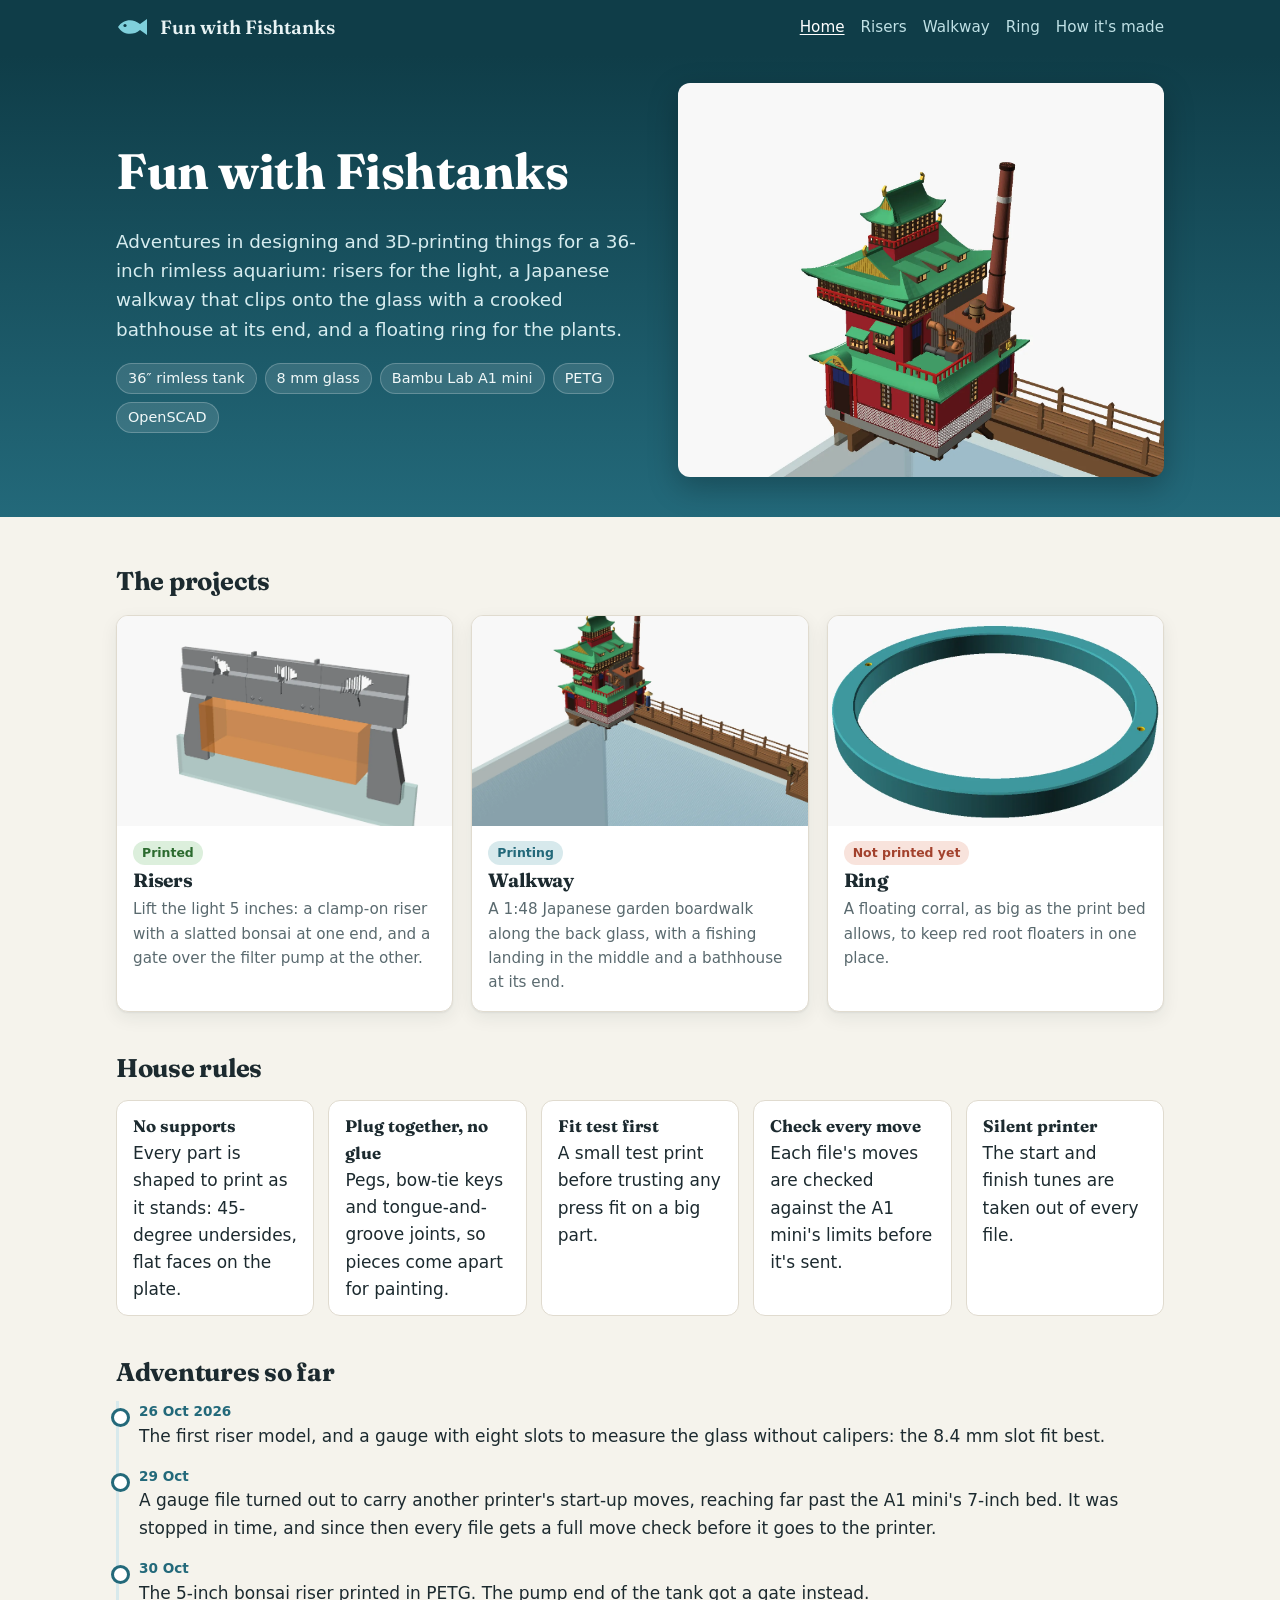
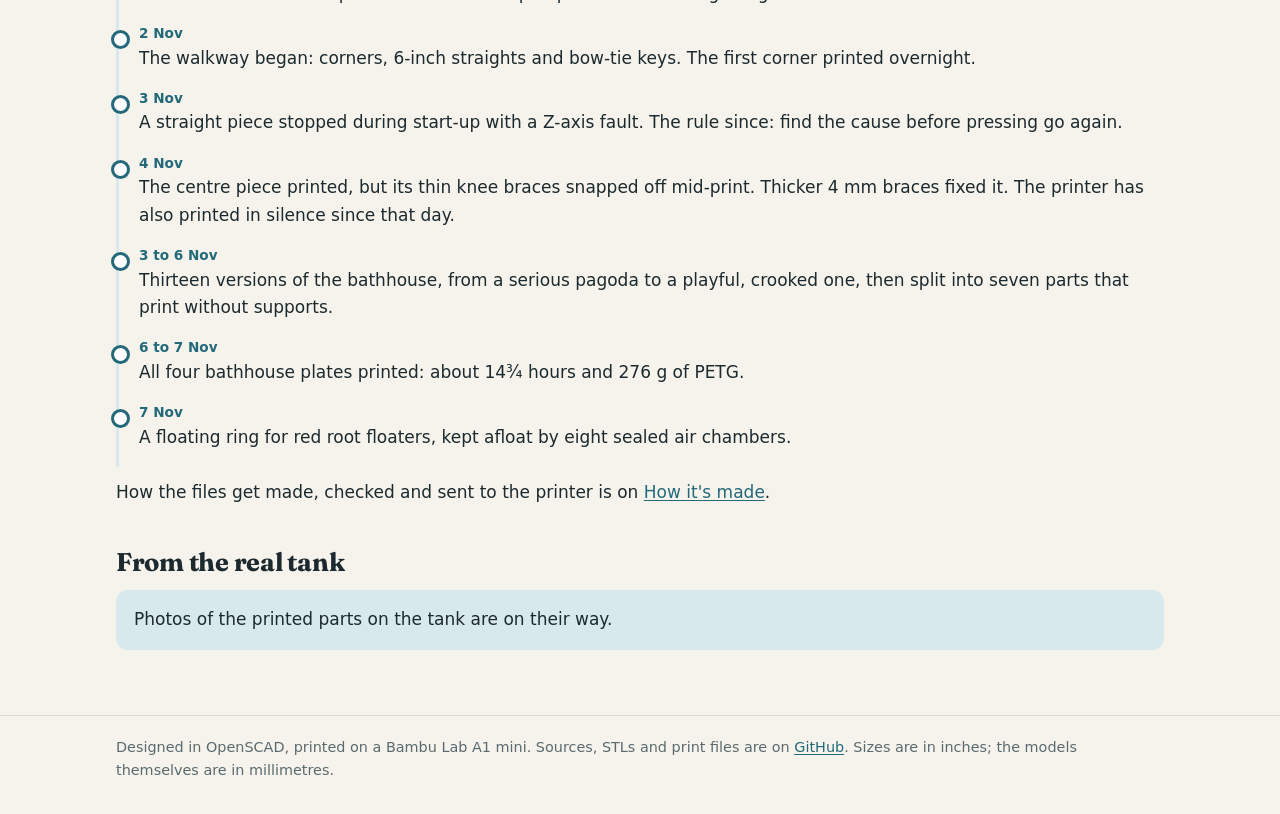
==== docs/index.html @ 07778e9a "Fun with Fishtanks: risers, walkway and ring projects, tools, and the GitHub Pages site" ====
<!doctype html>
<html lang="en">
<head>
<meta charset="utf-8">
<meta name="viewport" content="width=device-width, initial-scale=1">
<title>Fun with Fishtanks</title>
<meta name="description" content="Adventures in designing and 3D-printing things for a 36-inch rimless aquarium.">
<link rel="preconnect" href="https://fonts.googleapis.com">
<link rel="preconnect" href="https://fonts.gstatic.com" crossorigin>
<link href="https://fonts.googleapis.com/css2?family=Fraunces:opsz,wght@9..144,600&display=swap" rel="stylesheet">
<link rel="stylesheet" href="assets/site.css">
</head>
<body>
<header class="site-head"><div class="wrap">
<a class="brand" href="index.html"><svg viewBox="0 0 34 22" aria-hidden="true"><path d="M2 11c5-8 15-9 22-3l7-5v16l-7-5c-7 6-17 5-22-3z" fill="#7fd0dc"/><circle cx="9" cy="9.5" r="1.6" fill="#0f3d48"/></svg>Fun with Fishtanks</a>
<nav class="nav" aria-label="Site"><a href="index.html" aria-current="page">Home</a><a href="projects/risers.html">Risers</a><a href="projects/walkway.html">Walkway</a><a href="projects/ring.html">Ring</a><a href="how-its-made.html">How it's made</a></nav>
</div></header>
<section class="hero"><div class="wrap hero-grid">
<div><h1>Fun with Fishtanks</h1><p class="lede">Adventures in designing and 3D-printing things for a 36-inch rimless aquarium: risers for the light, a Japanese walkway that clips onto the glass with a crooked bathhouse at its end, and a floating ring for the plants.</p><ul class="facts"><li>36&Prime; rimless tank</li><li>8 mm glass</li><li>Bambu Lab A1 mini</li><li>PETG</li><li>OpenSCAD</li></ul></div>
<img src="img/walkway/bath-v13.webp" alt="A many-roofed red and green bathhouse on the corner of the walkway" width="1600" height="1000">
</div></section>
<main><div class="wrap">

<h2>The projects</h2>
<div class="cards">
<a class="card" href="projects/risers.html"><img src="img/risers/gate-set.webp" alt="Grey risers with ginkgo leaves over an orange pump" loading="lazy">
<div class="body"><span class="badge done">Printed</span><h3>Risers</h3><p>Lift the light 5 inches: a clamp-on riser with a slatted bonsai at one end, and a gate over the filter pump at the other.</p></div></a>
<a class="card" href="projects/walkway.html"><img src="img/walkway/bath-v12.webp" alt="Bathhouse and boardwalk on the tank corner" loading="lazy">
<div class="body"><span class="badge ">Printing</span><h3>Walkway</h3><p>A 1:48 Japanese garden boardwalk along the back glass, with a fishing landing in the middle and a bathhouse at its end.</p></div></a>
<a class="card" href="projects/ring.html"><img src="img/ring/ring.webp" alt="Teal floating ring" loading="lazy">
<div class="body"><span class="badge next">Not printed yet</span><h3>Ring</h3><p>A floating corral, as big as the print bed allows, to keep red root floaters in one place.</p></div></a>
</div>

<h2>House rules</h2>
<ul class="rules">
<li><strong>No supports</strong>Every part is shaped to print as it stands: 45-degree undersides, flat faces on the plate.</li>
<li><strong>Plug together, no glue</strong>Pegs, bow-tie keys and tongue-and-groove joints, so pieces come apart for painting.</li>
<li><strong>Fit test first</strong>A small test print before trusting any press fit on a big part.</li>
<li><strong>Check every move</strong>Each file's moves are checked against the A1 mini's limits before it's sent.</li>
<li><strong>Silent printer</strong>The start and finish tunes are taken out of every file.</li>
</ul>

<h2>Adventures so far</h2>
<ul class="timeline">
<li><time>26 Oct 2026</time>The first riser model, and a gauge with eight slots to measure the glass without calipers: the 8.4 mm slot fit best.</li>
<li><time>29 Oct</time>A gauge file turned out to carry another printer's start-up moves, reaching far past the A1 mini's 7-inch bed. It was stopped in time, and since then every file gets a full move check before it goes to the printer.</li>
<li><time>30 Oct</time>The 5-inch bonsai riser printed in PETG. The pump end of the tank got a gate instead.</li>
<li><time>2 Nov</time>The walkway began: corners, 6-inch straights and bow-tie keys. The first corner printed overnight.</li>
<li><time>3 Nov</time>A straight piece stopped during start-up with a Z-axis fault. The rule since: find the cause before pressing go again.</li>
<li><time>4 Nov</time>The centre piece printed, but its thin knee braces snapped off mid-print. Thicker 4 mm braces fixed it. The printer has also printed in silence since that day.</li>
<li><time>3 to 6 Nov</time>Thirteen versions of the bathhouse, from a serious pagoda to a playful, crooked one, then split into seven parts that print without supports.</li>
<li><time>6 to 7 Nov</time>All four bathhouse plates printed: about 14&frac34; hours and 276 g of PETG.</li>
<li><time>7 Nov</time>A floating ring for red root floaters, kept afloat by eight sealed air chambers.</li>
</ul>
<p>How the files get made, checked and sent to the printer is on <a href="how-its-made.html">How it's made</a>.</p>
<h2 id="photos">From the real tank</h2><p class="photos-soon">Photos of the printed parts on the tank are on their way.</p>
</div></main>
<footer class="site-foot"><div class="wrap">
Designed in OpenSCAD, printed on a Bambu Lab A1 mini. Sources, STLs and print files are on
<a href="https://github.com/BenjaminWhiting/fun-with-fishtanks">GitHub</a>. Sizes are in inches; the models themselves are in millimetres.
</div></footer>
</body>
</html>
---- docs/assets/site.css ----
:root {
  --bg: #f5f3ec;
  --card: #ffffff;
  --ink: #1c2a2f;
  --muted: #5a6a6f;
  --line: #e0dbcf;
  --water: #23697a;
  --water-deep: #0f3d48;
  --water-soft: #d7e9ec;
  --wood: #8a5a34;
  --accent: #c4513a;
  --shadow: 0 1px 2px rgba(15, 40, 48, .06), 0 6px 18px rgba(15, 40, 48, .07);
  --radius: 12px;
  --wrap: 1080px;
  color-scheme: light;
}
@media (prefers-color-scheme: dark) {
  :root:not([data-theme="light"]) {
    --bg: #0e191d;
    --card: #15242a;
    --ink: #e6ecea;
    --muted: #9db0b3;
    --line: #233840;
    --water: #63b5c6;
    --water-deep: #0a2a32;
    --water-soft: #173640;
    --wood: #c38d5e;
    --accent: #e57b62;
    --shadow: 0 1px 2px rgba(0, 0, 0, .3), 0 6px 18px rgba(0, 0, 0, .25);
    color-scheme: dark;
  }
}
:root[data-theme="dark"] {
  --bg: #0e191d; --card: #15242a; --ink: #e6ecea; --muted: #9db0b3; --line: #233840;
  --water: #63b5c6; --water-deep: #0a2a32; --water-soft: #173640; --wood: #c38d5e; --accent: #e57b62;
  --shadow: 0 1px 2px rgba(0, 0, 0, .3), 0 6px 18px rgba(0, 0, 0, .25);
  color-scheme: dark;
}

* { box-sizing: border-box; }
html { -webkit-text-size-adjust: 100%; }
body {
  margin: 0;
  background: var(--bg);
  color: var(--ink);
  font: 17px/1.6 system-ui, -apple-system, "Segoe UI", Roboto, sans-serif;
}
img { max-width: 100%; height: auto; display: block; }
a { color: var(--water); text-underline-offset: 2px; }
a:hover { color: var(--accent); }
h1, h2, h3 { font-family: "Fraunces", Georgia, serif; line-height: 1.2; margin: 1.6em 0 .5em; letter-spacing: -.01em; }
h1 { font-size: clamp(2rem, 5vw, 3.1rem); margin-top: .3em; }
h2 { font-size: 1.6rem; }
h3 { font-size: 1.2rem; }
p { margin: .6em 0 1em; }
code { font-family: ui-monospace, Consolas, monospace; font-size: .88em; background: var(--water-soft); padding: .1em .35em; border-radius: 5px; }

.wrap { max-width: var(--wrap); margin: 0 auto; padding: 0 16px; }

/* header */
.site-head { background: var(--water-deep); color: #e8f3f4; }
.site-head .wrap { display: flex; align-items: center; justify-content: space-between; gap: 12px; flex-wrap: wrap; padding-top: 12px; padding-bottom: 12px; }
.brand { display: flex; align-items: center; gap: 10px; color: inherit; text-decoration: none; font-family: "Fraunces", Georgia, serif; font-weight: 600; font-size: 1.2rem; }
.brand svg { width: 34px; height: 22px; flex: none; }
.brand:hover { color: #fff; }
.nav { display: flex; gap: 4px 16px; flex-wrap: wrap; font-size: .95rem; }
.nav a { color: #bfe0e5; text-decoration: none; }
.nav a:hover, .nav a[aria-current="page"] { color: #fff; text-decoration: underline; }

/* hero */
.hero { background: linear-gradient(180deg, var(--water-deep) 0%, var(--water) 100%); color: #f1f8f8; padding: 28px 0 40px; }
.hero h1 { color: #fff; }
.hero p.lede { font-size: 1.15rem; max-width: 46em; color: #d6ecef; }
.hero-grid { display: grid; grid-template-columns: minmax(0, 1.1fr) minmax(0, 1fr); gap: 28px; align-items: center; }
.hero-grid img { border-radius: var(--radius); box-shadow: 0 10px 30px rgba(0, 0, 0, .25); background: #f7f7f5; }
@media (max-width: 760px) { .hero-grid { grid-template-columns: minmax(0, 1fr); } }

.facts { display: flex; flex-wrap: wrap; gap: 8px; margin: 14px 0 0; padding: 0; list-style: none; }
.facts li { background: rgba(255, 255, 255, .12); border: 1px solid rgba(255, 255, 255, .22); padding: 3px 11px; border-radius: 999px; font-size: .9rem; }

main { padding: 8px 0 48px; }

/* project cards */
.cards { display: grid; grid-template-columns: repeat(auto-fill, minmax(250px, 1fr)); gap: 18px; margin: 18px 0; }
.card { background: var(--card); border: 1px solid var(--line); border-radius: var(--radius); overflow: hidden; box-shadow: var(--shadow); display: flex; flex-direction: column; color: inherit; text-decoration: none; transition: transform .15s ease; }
.card:hover { transform: translateY(-2px); color: inherit; }
.card img { aspect-ratio: 16 / 10; object-fit: cover; width: 100%; background: #f7f7f5; }
.card .body { padding: 12px 16px 16px; }
.card h3 { margin: .2em 0 .3em; }
.card p { margin: 0; color: var(--muted); font-size: .95rem; }

.badge { display: inline-block; font-size: .78rem; font-weight: 600; padding: 2px 9px; border-radius: 999px; background: var(--water-soft); color: var(--water); }
.badge.done { background: #dcefdc; color: #2c6b2f; }
.badge.next { background: #f8e3dc; color: #a2412c; }
@media (prefers-color-scheme: dark) {
  :root:not([data-theme="light"]) .badge.done { background: #1d3b22; color: #9bd6a0; }
  :root:not([data-theme="light"]) .badge.next { background: #432219; color: #f0a48f; }
}

/* figures and story */
figure { margin: 22px 0; }
figure img { border-radius: var(--radius); border: 1px solid var(--line); background: #f7f7f5; max-height: 600px; width: auto; margin: 0 auto; }
figcaption { color: var(--muted); font-size: .92rem; margin-top: 6px; }
.pair { display: grid; grid-template-columns: minmax(0, 1fr) minmax(0, 1fr); gap: 16px; }
@media (max-width: 680px) { .pair { grid-template-columns: minmax(0, 1fr); } }

.timeline { list-style: none; padding: 0; margin: 12px 0; border-left: 3px solid var(--water-soft); }
.timeline li { position: relative; padding: 0 0 16px 20px; }
.timeline li::before { content: ""; position: absolute; left: -8px; top: .45em; width: 13px; height: 13px; border-radius: 50%; background: var(--card); border: 3px solid var(--water); }
.timeline time { display: block; font-size: .85rem; font-weight: 600; color: var(--water); }

.note { background: var(--card); border: 1px solid var(--line); border-left: 4px solid var(--accent); border-radius: 8px; padding: 12px 16px; margin: 20px 0; }
.photos-soon { background: var(--water-soft); border-radius: var(--radius); padding: 16px 18px; color: var(--ink); }

/* files table */
.table-wrap { overflow-x: auto; }
table { border-collapse: collapse; width: 100%; font-size: .94rem; background: var(--card); border-radius: 8px; overflow: hidden; }
th, td { text-align: left; padding: 8px 12px; border-bottom: 1px solid var(--line); vertical-align: top; }
th { background: var(--water-soft); font-weight: 600; }
td.num { white-space: nowrap; }
td:first-child { overflow-wrap: anywhere; min-width: 9em; }

.rules { display: grid; grid-template-columns: repeat(auto-fill, minmax(190px, 1fr)); gap: 14px; padding: 0; list-style: none; }
.rules li { background: var(--card); border: 1px solid var(--line); border-radius: var(--radius); padding: 12px 16px; }
.rules strong { display: block; font-family: "Fraunces", Georgia, serif; font-size: 1.05rem; }

.site-foot { border-top: 1px solid var(--line); color: var(--muted); font-size: .9rem; padding: 20px 0 32px; }

.toc { font-size: .95rem; color: var(--muted); margin: 18px 0 0; }
h2[id] { scroll-margin-top: 16px; }
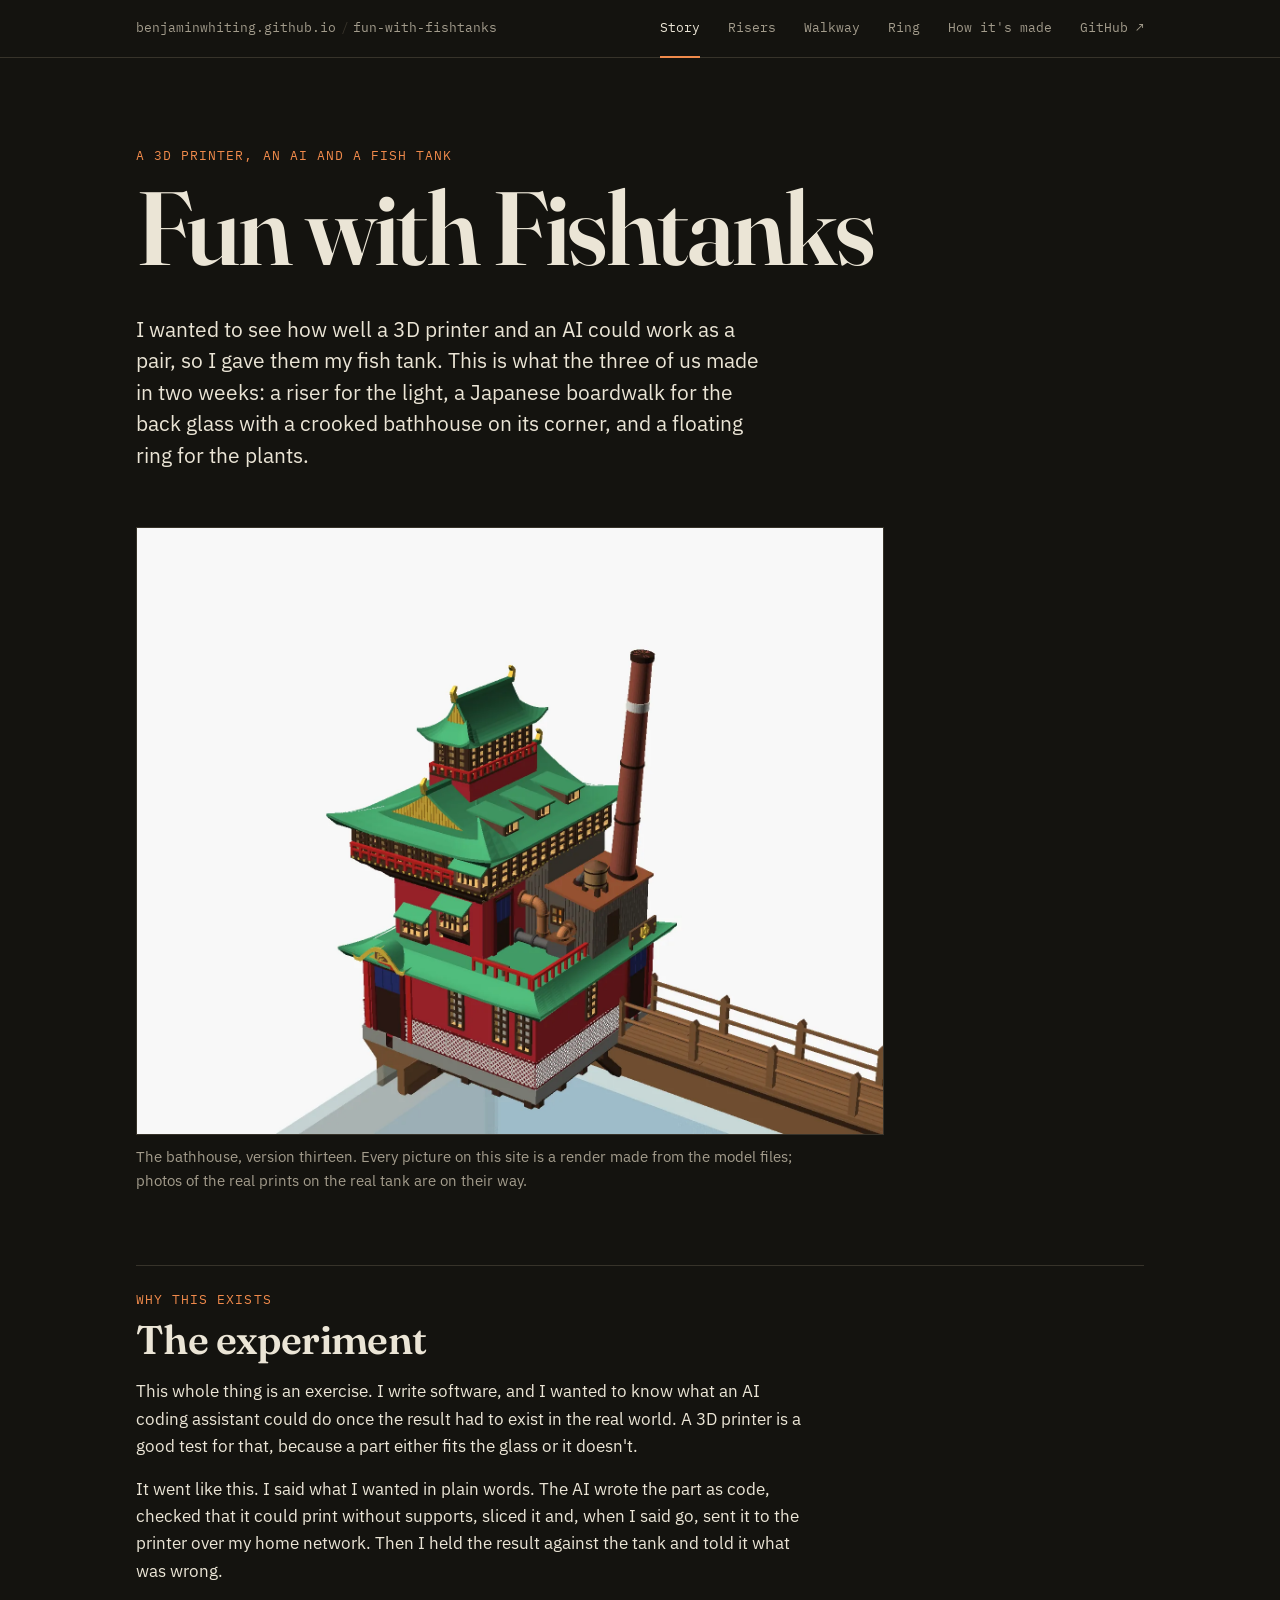
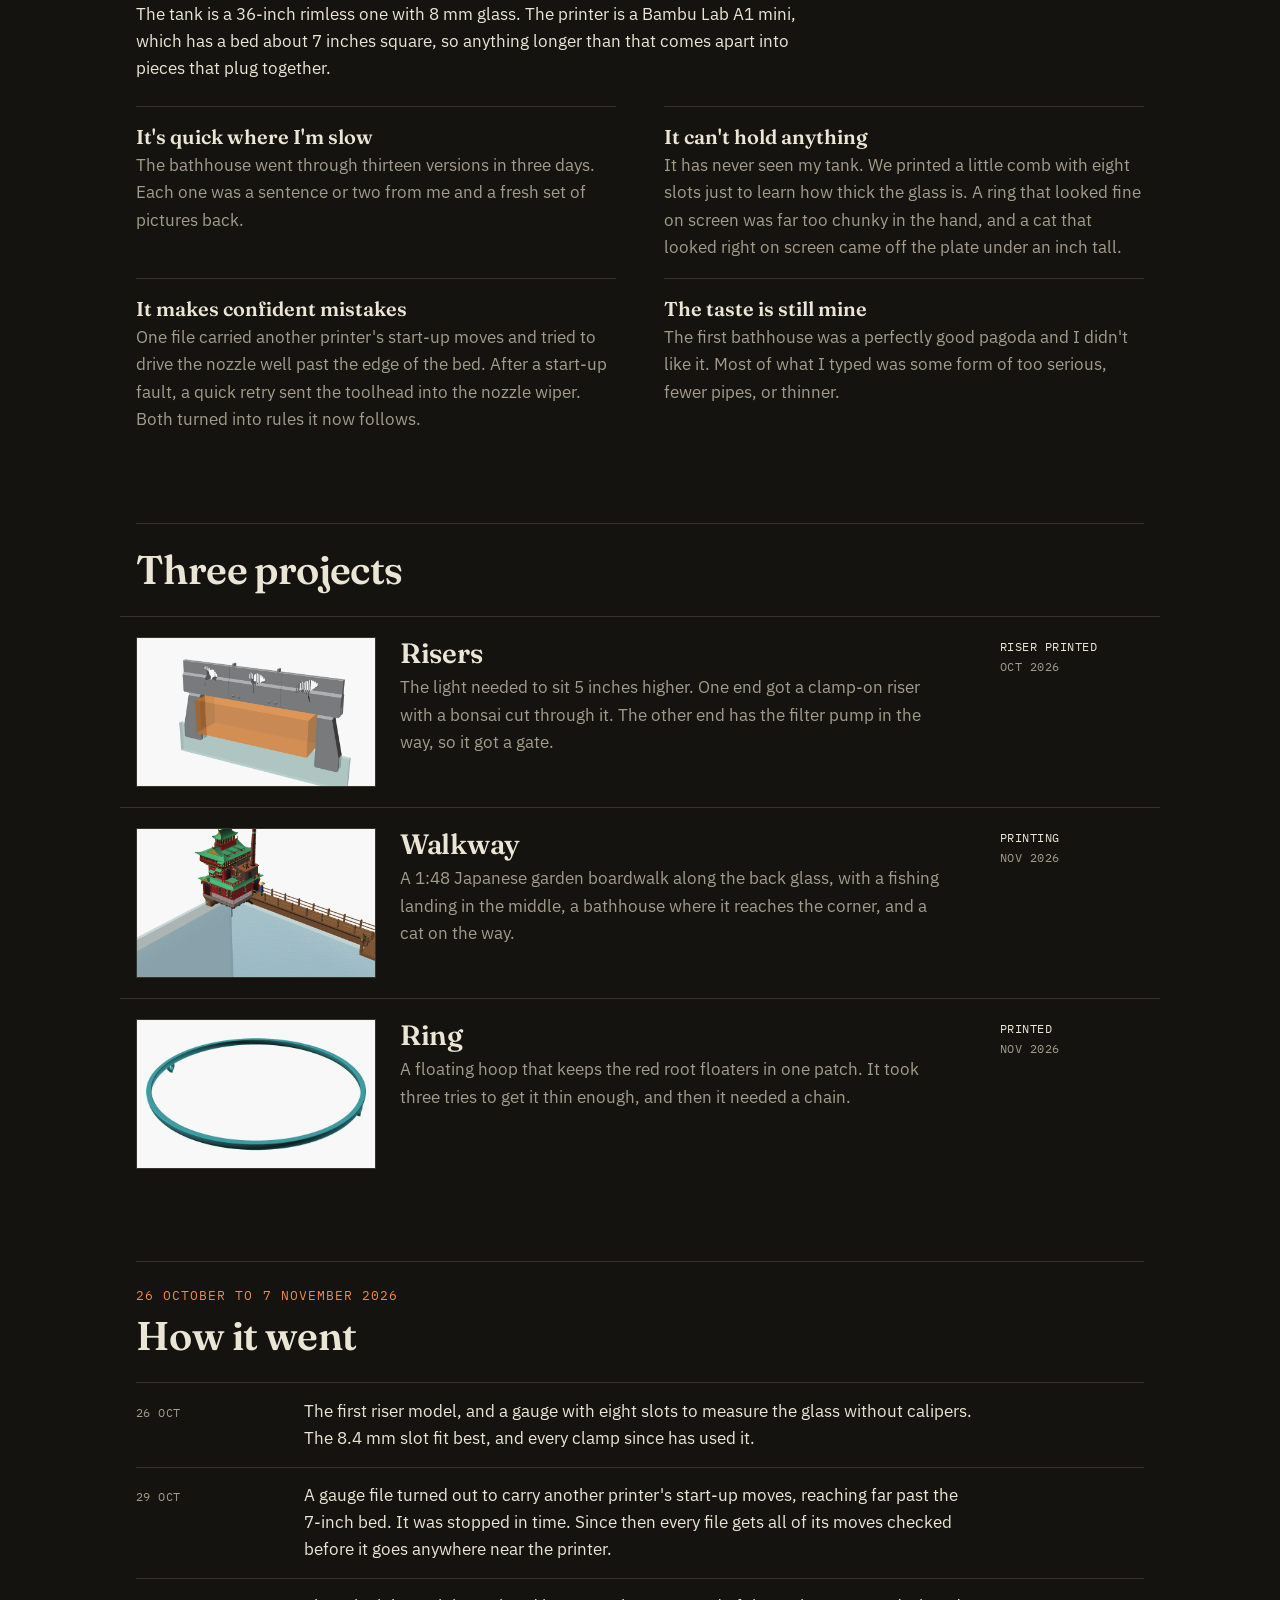
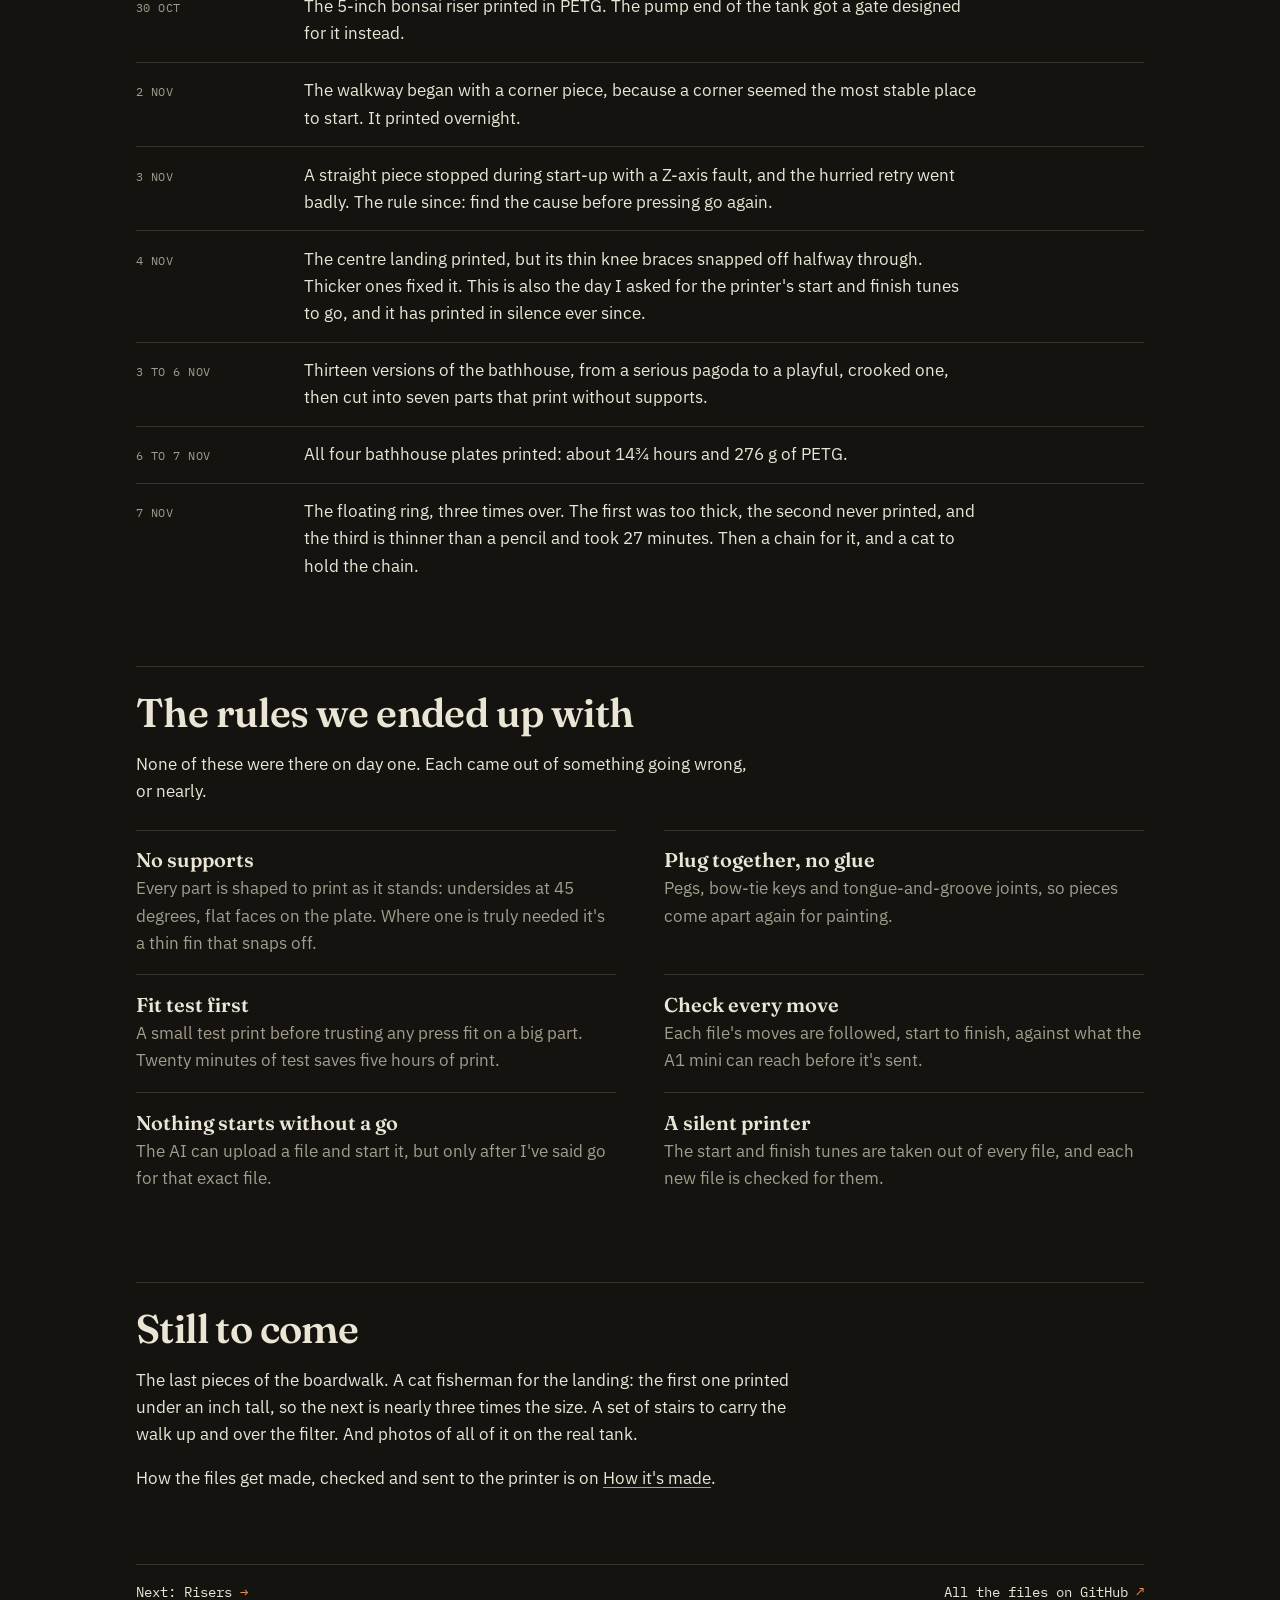
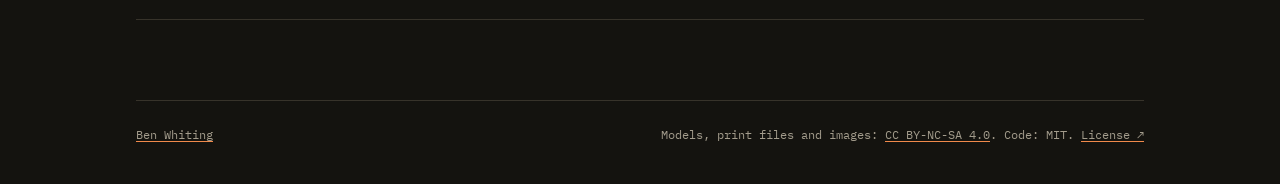
==== commit c31af1b8: "Tell the story: site rewrite, thin ring and chain, licences Site: rewritten as a first-person story " ====
--- a/docs/index.html
+++ b/docs/index.html
@@ -4,60 +4,54 @@
 <meta charset="utf-8">
 <meta name="viewport" content="width=device-width, initial-scale=1">
 <title>Fun with Fishtanks</title>
-<meta name="description" content="Adventures in designing and 3D-printing things for a 36-inch rimless aquarium.">
+<meta name="description" content="What happens when you pair a 3D printer with an AI and point them both at a fish tank: a riser for the light, a Japanese boardwalk with a crooked bathhouse, and a floating ring for the plants.">
+<meta property="og:title" content="Fun with Fishtanks">
+<meta property="og:description" content="What happens when you pair a 3D printer with an AI and point them both at a fish tank: a riser for the light, a Japanese boardwalk with a crooked bathhouse, and a floating ring for the plants.">
+<meta property="og:type" content="website">
+<meta property="og:url" content="https://benjaminwhiting.github.io/fun-with-fishtanks/">
+<meta property="og:image" content="https://benjaminwhiting.github.io/fun-with-fishtanks/img/walkway/bath-v13.webp">
+<meta name="color-scheme" content="dark">
+<meta name="theme-color" content="#14130f">
+<link rel="icon" href="assets/favicon.svg" type="image/svg+xml">
 <link rel="preconnect" href="https://fonts.googleapis.com">
 <link rel="preconnect" href="https://fonts.gstatic.com" crossorigin>
-<link href="https://fonts.googleapis.com/css2?family=Fraunces:opsz,wght@9..144,600&display=swap" rel="stylesheet">
+<link rel="stylesheet" href="https://fonts.googleapis.com/css2?family=Fraunces:opsz,wght@9..144,400..700&family=IBM+Plex+Mono:wght@400;500&family=IBM+Plex+Sans:wght@400;500;600&display=swap">
 <link rel="stylesheet" href="assets/site.css">
 </head>
 <body>
-<header class="site-head"><div class="wrap">
-<a class="brand" href="index.html"><svg viewBox="0 0 34 22" aria-hidden="true"><path d="M2 11c5-8 15-9 22-3l7-5v16l-7-5c-7 6-17 5-22-3z" fill="#7fd0dc"/><circle cx="9" cy="9.5" r="1.6" fill="#0f3d48"/></svg>Fun with Fishtanks</a>
-<nav class="nav" aria-label="Site"><a href="index.html" aria-current="page">Home</a><a href="projects/risers.html">Risers</a><a href="projects/walkway.html">Walkway</a><a href="projects/ring.html">Ring</a><a href="how-its-made.html">How it's made</a></nav>
+<a class="skip-link" href="#main">Skip to the content</a>
+<header class="masthead"><div class="masthead-inner wrap">
+<p class="masthead-mark"><a href="https://benjaminwhiting.github.io/">benjaminwhiting.github.io</a><span>/</span><a href="index.html">fun-with-fishtanks</a></p>
+<nav class="tabs" aria-label="Site"><a href="index.html" aria-current="page">Story</a><a href="projects/risers.html">Risers</a><a href="projects/walkway.html">Walkway</a><a href="projects/ring.html">Ring</a><a href="how-its-made.html">How it's made</a><a class="away" href="https://github.com/BenjaminWhiting/fun-with-fishtanks">GitHub <span aria-hidden="true">↗</span></a></nav>
 </div></header>
-<section class="hero"><div class="wrap hero-grid">
-<div><h1>Fun with Fishtanks</h1><p class="lede">Adventures in designing and 3D-printing things for a 36-inch rimless aquarium: risers for the light, a Japanese walkway that clips onto the glass with a crooked bathhouse at its end, and a floating ring for the plants.</p><ul class="facts"><li>36&Prime; rimless tank</li><li>8 mm glass</li><li>Bambu Lab A1 mini</li><li>PETG</li><li>OpenSCAD</li></ul></div>
-<img src="img/walkway/bath-v13.webp" alt="A many-roofed red and green bathhouse on the corner of the walkway" width="1600" height="1000">
-</div></section>
-<main><div class="wrap">
-
-<h2>The projects</h2>
-<div class="cards">
-<a class="card" href="projects/risers.html"><img src="img/risers/gate-set.webp" alt="Grey risers with ginkgo leaves over an orange pump" loading="lazy">
-<div class="body"><span class="badge done">Printed</span><h3>Risers</h3><p>Lift the light 5 inches: a clamp-on riser with a slatted bonsai at one end, and a gate over the filter pump at the other.</p></div></a>
-<a class="card" href="projects/walkway.html"><img src="img/walkway/bath-v12.webp" alt="Bathhouse and boardwalk on the tank corner" loading="lazy">
-<div class="body"><span class="badge ">Printing</span><h3>Walkway</h3><p>A 1:48 Japanese garden boardwalk along the back glass, with a fishing landing in the middle and a bathhouse at its end.</p></div></a>
-<a class="card" href="projects/ring.html"><img src="img/ring/ring.webp" alt="Teal floating ring" loading="lazy">
-<div class="body"><span class="badge next">Not printed yet</span><h3>Ring</h3><p>A floating corral, as big as the print bed allows, to keep red root floaters in one place.</p></div></a>
+<main id="main">
+<div class="hero wrap">
+<p class="eyebrow">A 3D printer, an AI and a fish tank</p>
+<h1>Fun with Fishtanks</h1>
+<p class="lede">I wanted to see how well a 3D printer and an AI could work as a pair, so I gave them my fish tank. This is what the three of us made in two weeks: a riser for the light, a Japanese boardwalk for the back glass with a crooked bathhouse on its corner, and a floating ring for the plants.</p>
 </div>
-
-<h2>House rules</h2>
-<ul class="rules">
-<li><strong>No supports</strong>Every part is shaped to print as it stands: 45-degree undersides, flat faces on the plate.</li>
-<li><strong>Plug together, no glue</strong>Pegs, bow-tie keys and tongue-and-groove joints, so pieces come apart for painting.</li>
-<li><strong>Fit test first</strong>A small test print before trusting any press fit on a big part.</li>
-<li><strong>Check every move</strong>Each file's moves are checked against the A1 mini's limits before it's sent.</li>
-<li><strong>Silent printer</strong>The start and finish tunes are taken out of every file.</li>
-</ul>
-
-<h2>Adventures so far</h2>
-<ul class="timeline">
-<li><time>26 Oct 2026</time>The first riser model, and a gauge with eight slots to measure the glass without calipers: the 8.4 mm slot fit best.</li>
-<li><time>29 Oct</time>A gauge file turned out to carry another printer's start-up moves, reaching far past the A1 mini's 7-inch bed. It was stopped in time, and since then every file gets a full move check before it goes to the printer.</li>
-<li><time>30 Oct</time>The 5-inch bonsai riser printed in PETG. The pump end of the tank got a gate instead.</li>
-<li><time>2 Nov</time>The walkway began: corners, 6-inch straights and bow-tie keys. The first corner printed overnight.</li>
-<li><time>3 Nov</time>A straight piece stopped during start-up with a Z-axis fault. The rule since: find the cause before pressing go again.</li>
-<li><time>4 Nov</time>The centre piece printed, but its thin knee braces snapped off mid-print. Thicker 4 mm braces fixed it. The printer has also printed in silence since that day.</li>
-<li><time>3 to 6 Nov</time>Thirteen versions of the bathhouse, from a serious pagoda to a playful, crooked one, then split into seven parts that print without supports.</li>
-<li><time>6 to 7 Nov</time>All four bathhouse plates printed: about 14&frac34; hours and 276 g of PETG.</li>
-<li><time>7 Nov</time>A floating ring for red root floaters, kept afloat by eight sealed air chambers.</li>
-</ul>
-<p>How the files get made, checked and sent to the printer is on <a href="how-its-made.html">How it's made</a>.</p>
-<h2 id="photos">From the real tank</h2><p class="photos-soon">Photos of the printed parts on the tank are on their way.</p>
-</div></main>
-<footer class="site-foot"><div class="wrap">
-Designed in OpenSCAD, printed on a Bambu Lab A1 mini. Sources, STLs and print files are on
-<a href="https://github.com/BenjaminWhiting/fun-with-fishtanks">GitHub</a>. Sizes are in inches; the models themselves are in millimetres.
+<figure class="plate wrap"><img src="img/walkway/bath-v13.webp" alt="A many-roofed red and green bathhouse standing on the corner of an aquarium"><figcaption>The bathhouse, version thirteen. Every picture on this site is a render made from the model files; photos of the real prints on the real tank are on their way.</figcaption></figure>
+<div class="story wrap">
+<p class="kicker">Why this exists</p><h2 id="experiment">The experiment</h2><p>This whole thing is an exercise. I write software, and I wanted to know what an AI coding assistant could do once the result had to exist in the real world. A 3D printer is a good test for that, because a part either fits the glass or it doesn't.</p><p>It went like this. I said what I wanted in plain words. The AI wrote the part as code, checked that it could print without supports, sliced it and, when I said go, sent it to the printer over my home network. Then I held the result against the tank and told it what was wrong.</p><p>The tank is a 36-inch rimless one with 8 mm glass. The printer is a Bambu Lab A1 mini, which has a bed about 7 inches square, so anything longer than that comes apart into pieces that plug together.</p><ul class="lessons"><li><strong>It's quick where I'm slow</strong>The bathhouse went through thirteen versions in three days. Each one was a sentence or two from me and a fresh set of pictures back.</li><li><strong>It can't hold anything</strong>It has never seen my tank. We printed a little comb with eight slots just to learn how thick the glass is. A ring that looked fine on screen was far too chunky in the hand, and a cat that looked right on screen came off the plate under an inch tall.</li><li><strong>It makes confident mistakes</strong>One file carried another printer's start-up moves and tried to drive the nozzle well past the edge of the bed. After a start-up fault, a quick retry sent the toolhead into the nozzle wiper. Both turned into rules it now follows.</li><li><strong>The taste is still mine</strong>The first bathhouse was a perfectly good pagoda and I didn't like it. Most of what I typed was some form of too serious, fewer pipes, or thinner.</li></ul><h2 id="projects">Three projects</h2><ul class="entries">
+<li class="entry"><img src="img/risers/gate-set.webp" alt="Grey risers with ginkgo leaves cut through them, over an orange pump" loading="lazy">
+<div><h3 class="entry-title"><a href="projects/risers.html">Risers</a></h3>
+<p class="entry-summary">The light needed to sit 5 inches higher. One end got a clamp-on riser with a bonsai cut through it. The other end has the filter pump in the way, so it got a gate.</p></div>
+<p class="entry-meta"><span>Riser printed</span><span>Oct 2026</span></p></li>
+<li class="entry"><img src="img/walkway/bath-v12.webp" alt="A bathhouse and boardwalk on the corner of the tank" loading="lazy">
+<div><h3 class="entry-title"><a href="projects/walkway.html">Walkway</a></h3>
+<p class="entry-summary">A 1:48 Japanese garden boardwalk along the back glass, with a fishing landing in the middle, a bathhouse where it reaches the corner, and a cat on the way.</p></div>
+<p class="entry-meta"><span>Printing</span><span>Nov 2026</span></p></li>
+<li class="entry"><img src="img/ring/ring-thin.webp" alt="A thin teal hoop" loading="lazy">
+<div><h3 class="entry-title"><a href="projects/ring.html">Ring</a></h3>
+<p class="entry-summary">A floating hoop that keeps the red root floaters in one patch. It took three tries to get it thin enough, and then it needed a chain.</p></div>
+<p class="entry-meta"><span>Printed</span><span>Nov 2026</span></p></li>
+</ul><p class="kicker">26 October to 7 November 2026</p><h2 id="diary">How it went</h2><ol class="log"><li><time>26 Oct</time><div>The first riser model, and a gauge with eight slots to measure the glass without calipers. The 8.4 mm slot fit best, and every clamp since has used it.</div></li><li><time>29 Oct</time><div>A gauge file turned out to carry another printer's start-up moves, reaching far past the 7-inch bed. It was stopped in time. Since then every file gets all of its moves checked before it goes anywhere near the printer.</div></li><li><time>30 Oct</time><div>The 5-inch bonsai riser printed in PETG. The pump end of the tank got a gate designed for it instead.</div></li><li><time>2 Nov</time><div>The walkway began with a corner piece, because a corner seemed the most stable place to start. It printed overnight.</div></li><li><time>3 Nov</time><div>A straight piece stopped during start-up with a Z-axis fault, and the hurried retry went badly. The rule since: find the cause before pressing go again.</div></li><li><time>4 Nov</time><div>The centre landing printed, but its thin knee braces snapped off halfway through. Thicker ones fixed it. This is also the day I asked for the printer's start and finish tunes to go, and it has printed in silence ever since.</div></li><li><time>3 to 6 Nov</time><div>Thirteen versions of the bathhouse, from a serious pagoda to a playful, crooked one, then cut into seven parts that print without supports.</div></li><li><time>6 to 7 Nov</time><div>All four bathhouse plates printed: about 14&frac34; hours and 276 g of PETG.</div></li><li><time>7 Nov</time><div>The floating ring, three times over. The first was too thick, the second never printed, and the third is thinner than a pencil and took 27 minutes. Then a chain for it, and a cat to hold the chain.</div></li></ol><h2 id="rules">The rules we ended up with</h2><p>None of these were there on day one. Each came out of something going wrong, or nearly.</p><ul class="lessons"><li><strong>No supports</strong>Every part is shaped to print as it stands: undersides at 45 degrees, flat faces on the plate. Where one is truly needed it's a thin fin that snaps off.</li><li><strong>Plug together, no glue</strong>Pegs, bow-tie keys and tongue-and-groove joints, so pieces come apart again for painting.</li><li><strong>Fit test first</strong>A small test print before trusting any press fit on a big part. Twenty minutes of test saves five hours of print.</li><li><strong>Check every move</strong>Each file's moves are followed, start to finish, against what the A1 mini can reach before it's sent.</li><li><strong>Nothing starts without a go</strong>The AI can upload a file and start it, but only after I've said go for that exact file.</li><li><strong>A silent printer</strong>The start and finish tunes are taken out of every file, and each new file is checked for them.</li></ul><h2 id="next">Still to come</h2><p>The last pieces of the boardwalk. A cat fisherman for the landing: the first one printed under an inch tall, so the next is nearly three times the size. A set of stairs to carry the walk up and over the filter. And photos of all of it on the real tank.</p><p>How the files get made, checked and sent to the printer is on <a href="how-its-made.html">How it's made</a>.</p>
+<p class="onward"><a href="projects/risers.html">Next: Risers <span aria-hidden="true">→</span></a><a href="https://github.com/BenjaminWhiting/fun-with-fishtanks">All the files on GitHub <span aria-hidden="true">↗</span></a></p>
+</div>
+</main>
+<footer class="wrap"><div class="colophon">
+<p><a href="https://benjaminwhiting.github.io/">Ben Whiting</a></p>
+<p>Models, print files and images: <a href="https://creativecommons.org/licenses/by-nc-sa/4.0/">CC BY-NC-SA 4.0</a>. Code: MIT. <a href="https://github.com/BenjaminWhiting/fun-with-fishtanks/blob/main/LICENSE.md">License <span aria-hidden="true">↗</span></a></p>
 </div></footer>
 </body>
 </html>
--- a/docs/assets/site.css
+++ b/docs/assets/site.css
@@ -1,130 +1,645 @@
+/* ---------- Tokens ---------- */
+
+/* Shares its look with benjaminwhiting.github.io: dark only, by design. */
 :root {
-  --bg: #f5f3ec;
-  --card: #ffffff;
-  --ink: #1c2a2f;
-  --muted: #5a6a6f;
-  --line: #e0dbcf;
-  --water: #23697a;
-  --water-deep: #0f3d48;
-  --water-soft: #d7e9ec;
-  --wood: #8a5a34;
-  --accent: #c4513a;
-  --shadow: 0 1px 2px rgba(15, 40, 48, .06), 0 6px 18px rgba(15, 40, 48, .07);
-  --radius: 12px;
-  --wrap: 1080px;
-  color-scheme: light;
-}
-@media (prefers-color-scheme: dark) {
-  :root:not([data-theme="light"]) {
-    --bg: #0e191d;
-    --card: #15242a;
-    --ink: #e6ecea;
-    --muted: #9db0b3;
-    --line: #233840;
-    --water: #63b5c6;
-    --water-deep: #0a2a32;
-    --water-soft: #173640;
-    --wood: #c38d5e;
-    --accent: #e57b62;
-    --shadow: 0 1px 2px rgba(0, 0, 0, .3), 0 6px 18px rgba(0, 0, 0, .25);
-    color-scheme: dark;
-  }
-}
-:root[data-theme="dark"] {
-  --bg: #0e191d; --card: #15242a; --ink: #e6ecea; --muted: #9db0b3; --line: #233840;
-  --water: #63b5c6; --water-deep: #0a2a32; --water-soft: #173640; --wood: #c38d5e; --accent: #e57b62;
-  --shadow: 0 1px 2px rgba(0, 0, 0, .3), 0 6px 18px rgba(0, 0, 0, .25);
+  --paper: #14130f;
+  --paper-raised: #1e1c16;
+  --ink: #ebe5d6;
+  --ink-muted: #a39c8c;
+  --rule: #37332a;
+  --accent: #f08a4b;
+  --mat: #f8f8f8;
+
+  --font-display: "Fraunces", "Iowan Old Style", "Palatino Linotype", Georgia, serif;
+  --font-body: "IBM Plex Sans", system-ui, -apple-system, "Segoe UI", sans-serif;
+  --font-mono: "IBM Plex Mono", ui-monospace, "Cascadia Mono", Consolas, monospace;
+
+  --gap: 1.5rem;
+  --measure: 42rem;
+
   color-scheme: dark;
 }
 
-* { box-sizing: border-box; }
-html { -webkit-text-size-adjust: 100%; }
+/* ---------- Base ---------- */
+
+*,
+*::before,
+*::after {
+  box-sizing: border-box;
+}
+
+html {
+  -webkit-text-size-adjust: 100%;
+  text-size-adjust: 100%;
+}
+
+@media (prefers-reduced-motion: no-preference) {
+  html {
+    scroll-behavior: smooth;
+  }
+}
+
 body {
   margin: 0;
-  background: var(--bg);
+  background: var(--paper);
   color: var(--ink);
-  font: 17px/1.6 system-ui, -apple-system, "Segoe UI", Roboto, sans-serif;
-}
-img { max-width: 100%; height: auto; display: block; }
-a { color: var(--water); text-underline-offset: 2px; }
-a:hover { color: var(--accent); }
-h1, h2, h3 { font-family: "Fraunces", Georgia, serif; line-height: 1.2; margin: 1.6em 0 .5em; letter-spacing: -.01em; }
-h1 { font-size: clamp(2rem, 5vw, 3.1rem); margin-top: .3em; }
-h2 { font-size: 1.6rem; }
-h3 { font-size: 1.2rem; }
-p { margin: .6em 0 1em; }
-code { font-family: ui-monospace, Consolas, monospace; font-size: .88em; background: var(--water-soft); padding: .1em .35em; border-radius: 5px; }
-
-.wrap { max-width: var(--wrap); margin: 0 auto; padding: 0 16px; }
-
-/* header */
-.site-head { background: var(--water-deep); color: #e8f3f4; }
-.site-head .wrap { display: flex; align-items: center; justify-content: space-between; gap: 12px; flex-wrap: wrap; padding-top: 12px; padding-bottom: 12px; }
-.brand { display: flex; align-items: center; gap: 10px; color: inherit; text-decoration: none; font-family: "Fraunces", Georgia, serif; font-weight: 600; font-size: 1.2rem; }
-.brand svg { width: 34px; height: 22px; flex: none; }
-.brand:hover { color: #fff; }
-.nav { display: flex; gap: 4px 16px; flex-wrap: wrap; font-size: .95rem; }
-.nav a { color: #bfe0e5; text-decoration: none; }
-.nav a:hover, .nav a[aria-current="page"] { color: #fff; text-decoration: underline; }
-
-/* hero */
-.hero { background: linear-gradient(180deg, var(--water-deep) 0%, var(--water) 100%); color: #f1f8f8; padding: 28px 0 40px; }
-.hero h1 { color: #fff; }
-.hero p.lede { font-size: 1.15rem; max-width: 46em; color: #d6ecef; }
-.hero-grid { display: grid; grid-template-columns: minmax(0, 1.1fr) minmax(0, 1fr); gap: 28px; align-items: center; }
-.hero-grid img { border-radius: var(--radius); box-shadow: 0 10px 30px rgba(0, 0, 0, .25); background: #f7f7f5; }
-@media (max-width: 760px) { .hero-grid { grid-template-columns: minmax(0, 1fr); } }
-
-.facts { display: flex; flex-wrap: wrap; gap: 8px; margin: 14px 0 0; padding: 0; list-style: none; }
-.facts li { background: rgba(255, 255, 255, .12); border: 1px solid rgba(255, 255, 255, .22); padding: 3px 11px; border-radius: 999px; font-size: .9rem; }
-
-main { padding: 8px 0 48px; }
-
-/* project cards */
-.cards { display: grid; grid-template-columns: repeat(auto-fill, minmax(250px, 1fr)); gap: 18px; margin: 18px 0; }
-.card { background: var(--card); border: 1px solid var(--line); border-radius: var(--radius); overflow: hidden; box-shadow: var(--shadow); display: flex; flex-direction: column; color: inherit; text-decoration: none; transition: transform .15s ease; }
-.card:hover { transform: translateY(-2px); color: inherit; }
-.card img { aspect-ratio: 16 / 10; object-fit: cover; width: 100%; background: #f7f7f5; }
-.card .body { padding: 12px 16px 16px; }
-.card h3 { margin: .2em 0 .3em; }
-.card p { margin: 0; color: var(--muted); font-size: .95rem; }
-
-.badge { display: inline-block; font-size: .78rem; font-weight: 600; padding: 2px 9px; border-radius: 999px; background: var(--water-soft); color: var(--water); }
-.badge.done { background: #dcefdc; color: #2c6b2f; }
-.badge.next { background: #f8e3dc; color: #a2412c; }
-@media (prefers-color-scheme: dark) {
-  :root:not([data-theme="light"]) .badge.done { background: #1d3b22; color: #9bd6a0; }
-  :root:not([data-theme="light"]) .badge.next { background: #432219; color: #f0a48f; }
-}
-
-/* figures and story */
-figure { margin: 22px 0; }
-figure img { border-radius: var(--radius); border: 1px solid var(--line); background: #f7f7f5; max-height: 600px; width: auto; margin: 0 auto; }
-figcaption { color: var(--muted); font-size: .92rem; margin-top: 6px; }
-.pair { display: grid; grid-template-columns: minmax(0, 1fr) minmax(0, 1fr); gap: 16px; }
-@media (max-width: 680px) { .pair { grid-template-columns: minmax(0, 1fr); } }
-
-.timeline { list-style: none; padding: 0; margin: 12px 0; border-left: 3px solid var(--water-soft); }
-.timeline li { position: relative; padding: 0 0 16px 20px; }
-.timeline li::before { content: ""; position: absolute; left: -8px; top: .45em; width: 13px; height: 13px; border-radius: 50%; background: var(--card); border: 3px solid var(--water); }
-.timeline time { display: block; font-size: .85rem; font-weight: 600; color: var(--water); }
-
-.note { background: var(--card); border: 1px solid var(--line); border-left: 4px solid var(--accent); border-radius: 8px; padding: 12px 16px; margin: 20px 0; }
-.photos-soon { background: var(--water-soft); border-radius: var(--radius); padding: 16px 18px; color: var(--ink); }
-
-/* files table */
-.table-wrap { overflow-x: auto; }
-table { border-collapse: collapse; width: 100%; font-size: .94rem; background: var(--card); border-radius: 8px; overflow: hidden; }
-th, td { text-align: left; padding: 8px 12px; border-bottom: 1px solid var(--line); vertical-align: top; }
-th { background: var(--water-soft); font-weight: 600; }
-td.num { white-space: nowrap; }
-td:first-child { overflow-wrap: anywhere; min-width: 9em; }
-
-.rules { display: grid; grid-template-columns: repeat(auto-fill, minmax(190px, 1fr)); gap: 14px; padding: 0; list-style: none; }
-.rules li { background: var(--card); border: 1px solid var(--line); border-radius: var(--radius); padding: 12px 16px; }
-.rules strong { display: block; font-family: "Fraunces", Georgia, serif; font-size: 1.05rem; }
-
-.site-foot { border-top: 1px solid var(--line); color: var(--muted); font-size: .9rem; padding: 20px 0 32px; }
-
-.toc { font-size: .95rem; color: var(--muted); margin: 18px 0 0; }
-h2[id] { scroll-margin-top: 16px; }
+  font-family: var(--font-body);
+  font-size: 1.0625rem;
+  line-height: 1.6;
+  font-synthesis: none;
+}
+
+h1,
+h2,
+h3,
+p,
+ul,
+ol,
+figure {
+  margin: 0;
+}
+
+ul,
+ol {
+  padding: 0;
+  list-style: none;
+}
+
+img {
+  display: block;
+  max-width: 100%;
+  height: auto;
+}
+
+a {
+  color: inherit;
+  text-decoration-color: var(--accent);
+  text-decoration-thickness: 1px;
+  text-underline-offset: 0.2em;
+}
+
+a:hover {
+  color: var(--accent);
+}
+
+:focus-visible {
+  outline: 2px solid var(--accent);
+  outline-offset: 3px;
+}
+
+code {
+  font-family: var(--font-mono);
+  font-size: 0.875em;
+  color: var(--ink);
+  overflow-wrap: anywhere;
+}
+
+.wrap {
+  max-width: 68rem;
+  margin-inline: auto;
+  padding-inline: clamp(1rem, 4vw, 2.5rem);
+}
+
+.skip-link {
+  position: absolute;
+  left: 1rem;
+  top: -4rem;
+  z-index: 20;
+  padding: 0.5rem 0.75rem;
+  background: var(--ink);
+  color: var(--paper);
+  font-family: var(--font-mono);
+  font-size: 0.8125rem;
+}
+
+.skip-link:focus {
+  top: 1rem;
+  color: var(--paper);
+}
+
+/* ---------- Masthead ---------- */
+
+.masthead {
+  position: sticky;
+  top: 0;
+  z-index: 10;
+  border-bottom: 1px solid var(--rule);
+  background: var(--paper);
+  font-family: var(--font-mono);
+  font-size: 0.8125rem;
+}
+
+.masthead-inner {
+  display: flex;
+  align-items: baseline;
+  justify-content: space-between;
+  gap: 0 1.5rem;
+}
+
+.masthead a {
+  display: inline-block;
+  padding-block: 1.1rem;
+  text-decoration: none;
+  white-space: nowrap;
+}
+
+.masthead-mark {
+  color: var(--ink-muted);
+  white-space: nowrap;
+}
+
+.masthead-mark span {
+  padding-inline: 0.35em;
+  color: var(--rule);
+}
+
+/* Tabs sit on the masthead's bottom rule; the current one underlines it. */
+.tabs {
+  display: flex;
+  gap: 0 1.75rem;
+  margin-bottom: -1px;
+}
+
+.tabs a {
+  border-bottom: 2px solid transparent;
+  color: var(--ink-muted);
+}
+
+.tabs a:hover {
+  color: var(--ink);
+}
+
+.tabs a[aria-current="page"] {
+  border-bottom-color: var(--accent);
+  color: var(--ink);
+}
+
+/* ---------- Hero ---------- */
+
+.hero {
+  padding-block: clamp(2.5rem, 8vw, 5.5rem) clamp(2rem, 5vw, 3.5rem);
+}
+
+.eyebrow,
+.kicker {
+  font-family: var(--font-mono);
+  font-size: 0.8125rem;
+  letter-spacing: 0.08em;
+  text-transform: uppercase;
+  color: var(--accent);
+}
+
+h1 {
+  margin-top: 0.75rem;
+  font-family: var(--font-display);
+  font-size: clamp(2.75rem, 10vw, 6.5rem);
+  font-weight: 600;
+  line-height: 0.95;
+  letter-spacing: -0.025em;
+  text-wrap: balance;
+}
+
+.lede {
+  max-width: 40rem;
+  margin-top: clamp(1.5rem, 3vw, 2.25rem);
+  font-size: clamp(1.125rem, 2vw, 1.3125rem);
+  line-height: 1.5;
+  text-wrap: pretty;
+}
+
+/* ---------- The story ---------- */
+
+main {
+  padding-bottom: clamp(3rem, 8vw, 5rem);
+}
+
+.story > p,
+.story > h3,
+.story > .note {
+  max-width: var(--measure);
+}
+
+.story > p {
+  margin-top: 1rem;
+  text-wrap: pretty;
+}
+
+.story > .kicker {
+  max-width: none;
+  margin-top: clamp(3rem, 7vw, 4.5rem);
+  padding-top: 1.5rem;
+  border-top: 1px solid var(--rule);
+}
+
+h2 {
+  margin-top: clamp(3rem, 7vw, 4.5rem);
+  padding-top: 1.5rem;
+  border-top: 1px solid var(--rule);
+  font-family: var(--font-display);
+  font-size: clamp(1.75rem, 4vw, 2.5rem);
+  font-weight: 600;
+  line-height: 1.1;
+  letter-spacing: -0.015em;
+  text-wrap: balance;
+  scroll-margin-top: 4.5rem;
+}
+
+.kicker + h2 {
+  margin-top: 0.5rem;
+  padding-top: 0;
+  border-top: 0;
+}
+
+h3 {
+  margin-top: 2.25rem;
+  font-family: var(--font-display);
+  font-size: 1.375rem;
+  font-weight: 600;
+  line-height: 1.15;
+  letter-spacing: -0.01em;
+}
+
+/* Pictures are renders on a light ground: give them a mat so they sit on the dark page like prints. */
+figure {
+  margin-top: 1.75rem;
+}
+
+figure img {
+  width: auto;
+  max-height: 36rem;
+  border: 1px solid var(--rule);
+  background: var(--mat);
+}
+
+.pair figure img {
+  width: 100%;
+  max-height: none;
+}
+
+.pair figure.tall img {
+  width: auto;
+  max-height: 30rem;
+}
+
+figcaption {
+  max-width: var(--measure);
+  margin-top: 0.6rem;
+  font-size: 0.9375rem;
+  color: var(--ink-muted);
+  text-wrap: pretty;
+}
+
+.plate {
+  margin-top: 0;
+}
+
+.plate img {
+  max-height: 38rem;
+}
+
+.pair {
+  display: grid;
+  grid-template-columns: repeat(2, minmax(0, 1fr));
+  gap: 0 var(--gap);
+  align-items: start;
+}
+
+.note {
+  margin-top: 1.75rem;
+  padding-left: 1rem;
+  border-left: 2px solid var(--accent);
+  font-size: 0.9375rem;
+  color: var(--ink-muted);
+}
+
+.note strong {
+  color: var(--ink);
+  font-weight: 500;
+}
+
+.story > .toc {
+  max-width: none;
+  margin-top: 2rem;
+  display: flex;
+  flex-wrap: wrap;
+  gap: 0.25rem 1.5rem;
+  padding-block: 1rem;
+  border-block: 1px solid var(--rule);
+  font-family: var(--font-mono);
+  font-size: 0.8125rem;
+}
+
+.toc a {
+  text-decoration: none;
+  color: var(--ink-muted);
+}
+
+.toc a:hover {
+  color: var(--accent);
+}
+
+.toc + h2,
+.toc + .kicker {
+  border-top: 0;
+  padding-top: 0;
+}
+
+/* ---------- Project entries (home) ---------- */
+
+.entries {
+  margin-top: 1.5rem;
+}
+
+.entry {
+  position: relative;
+  display: grid;
+  grid-template-columns: 15rem minmax(0, 1fr) 9rem;
+  gap: 0.5rem var(--gap);
+  align-items: start;
+  margin-inline: -1rem;
+  padding: 1.25rem 1rem;
+  border-top: 1px solid var(--rule);
+}
+
+.entry:hover {
+  background: var(--paper-raised);
+}
+
+.entry img {
+  width: 100%;
+  aspect-ratio: 16 / 10;
+  object-fit: cover;
+  border: 1px solid var(--rule);
+  background: var(--mat);
+}
+
+.entry-title {
+  margin-top: 0;
+  font-family: var(--font-display);
+  font-size: clamp(1.375rem, 3vw, 1.75rem);
+  font-weight: 600;
+  line-height: 1.15;
+  letter-spacing: -0.01em;
+}
+
+/* The title is the link; its ::after stretches the hit area over the row. */
+.entry-title a {
+  text-decoration: none;
+}
+
+.entry-title a::after {
+  content: "";
+  position: absolute;
+  inset: 0;
+}
+
+.entry:hover .entry-title a {
+  color: var(--accent);
+}
+
+.entry-summary {
+  max-width: 34rem;
+  margin-top: 0.35rem;
+  color: var(--ink-muted);
+  text-wrap: pretty;
+}
+
+.entry-meta {
+  display: flex;
+  flex-direction: column;
+  gap: 0.1rem;
+  font-family: var(--font-mono);
+  font-size: 0.75rem;
+  letter-spacing: 0.04em;
+  text-transform: uppercase;
+}
+
+.entry-meta span + span {
+  color: var(--ink-muted);
+}
+
+/* ---------- Lists that carry the story ---------- */
+
+/* Dated rows: the diary on the home page, the steps on How it's made. */
+.log {
+  margin-top: 1.5rem;
+}
+
+.log li {
+  display: grid;
+  grid-template-columns: 9rem minmax(0, var(--measure));
+  gap: 0.25rem var(--gap);
+  align-items: baseline;
+  padding-block: 0.9rem;
+  border-top: 1px solid var(--rule);
+}
+
+.log time,
+.log .step {
+  font-family: var(--font-mono);
+  font-size: 0.75rem;
+  letter-spacing: 0.04em;
+  text-transform: uppercase;
+  color: var(--ink-muted);
+}
+
+/* Short lessons, each with a name. */
+.lessons {
+  display: grid;
+  grid-template-columns: repeat(2, minmax(0, 1fr));
+  gap: 0 calc(var(--gap) * 2);
+  margin-top: 1.5rem;
+}
+
+.lessons li {
+  padding-block: 1.1rem;
+  border-top: 1px solid var(--rule);
+  color: var(--ink-muted);
+  text-wrap: pretty;
+}
+
+.lessons strong {
+  display: block;
+  margin-bottom: 0.2rem;
+  font-family: var(--font-display);
+  font-size: 1.25rem;
+  font-weight: 600;
+  line-height: 1.2;
+  color: var(--ink);
+}
+
+/* ---------- Files ---------- */
+
+.table-wrap {
+  margin-top: 1.25rem;
+  overflow-x: auto;
+}
+
+table {
+  width: 100%;
+  border-collapse: collapse;
+  font-size: 0.9375rem;
+}
+
+th,
+td {
+  padding: 0.6rem 1rem 0.6rem 0;
+  border-top: 1px solid var(--rule);
+  text-align: left;
+  vertical-align: baseline;
+}
+
+th {
+  border-top: 0;
+  font-family: var(--font-mono);
+  font-size: 0.75rem;
+  font-weight: 500;
+  letter-spacing: 0.08em;
+  text-transform: uppercase;
+  color: var(--ink-muted);
+}
+
+tbody tr:last-child td {
+  border-bottom: 1px solid var(--rule);
+}
+
+td:first-child {
+  font-family: var(--font-mono);
+  font-size: 0.8125rem;
+  white-space: nowrap;
+}
+
+td:nth-child(2) {
+  color: var(--ink-muted);
+}
+
+td.num {
+  font-family: var(--font-mono);
+  font-size: 0.8125rem;
+  white-space: nowrap;
+  font-variant-numeric: tabular-nums;
+}
+
+/* ---------- Next page ---------- */
+
+.story > .onward {
+  max-width: none;
+  display: flex;
+  flex-wrap: wrap;
+  justify-content: space-between;
+  gap: 0.5rem 1.5rem;
+  margin-top: clamp(3rem, 7vw, 4.5rem);
+  padding-block: 1rem;
+  border-block: 1px solid var(--rule);
+  font-family: var(--font-mono);
+  font-size: 0.875rem;
+}
+
+.onward a {
+  text-decoration: none;
+}
+
+.onward span {
+  color: var(--accent);
+}
+
+/* ---------- Colophon ---------- */
+
+.colophon {
+  display: flex;
+  flex-wrap: wrap;
+  justify-content: space-between;
+  gap: 0.25rem 1.5rem;
+  padding-block: 1.5rem 2.5rem;
+  border-top: 1px solid var(--rule);
+  font-family: var(--font-mono);
+  font-size: 0.75rem;
+  color: var(--ink-muted);
+}
+
+/* ---------- Narrow screens ---------- */
+
+@media (max-width: 52rem) {
+  .masthead-mark {
+    display: none;
+  }
+
+  .tabs {
+    flex: 1;
+    justify-content: space-between;
+    gap: 0 1rem;
+    overflow-x: auto;
+    scrollbar-width: none;
+  }
+
+  .tabs::-webkit-scrollbar {
+    display: none;
+  }
+
+  .tabs .away {
+    display: none;
+  }
+}
+
+@media (max-width: 44rem) {
+  .masthead {
+    font-size: 0.75rem;
+  }
+
+  .entry {
+    grid-template-columns: minmax(0, 1fr);
+  }
+
+  .entry-meta {
+    flex-direction: row;
+    flex-wrap: wrap;
+    gap: 0 0.75rem;
+    order: -1;
+  }
+
+  .pair,
+  .lessons {
+    grid-template-columns: minmax(0, 1fr);
+  }
+
+  .log li {
+    grid-template-columns: minmax(0, 1fr);
+  }
+
+  /* The files table becomes a list: name, what it is, then time and weight on one line. */
+  thead {
+    position: absolute;
+    left: -999rem;
+  }
+
+  tr {
+    display: block;
+    padding-block: 0.7rem;
+    border-top: 1px solid var(--rule);
+  }
+
+  td {
+    display: block;
+    padding: 0;
+    border: 0;
+  }
+
+  tbody tr:last-child td {
+    border: 0;
+  }
+
+  td:first-child {
+    white-space: normal;
+    overflow-wrap: anywhere;
+  }
+
+  td.num {
+    display: inline-block;
+    margin: 0.2rem 1rem 0 0;
+    color: var(--ink-muted);
+  }
+
+  td.num:empty {
+    display: none;
+  }
+}
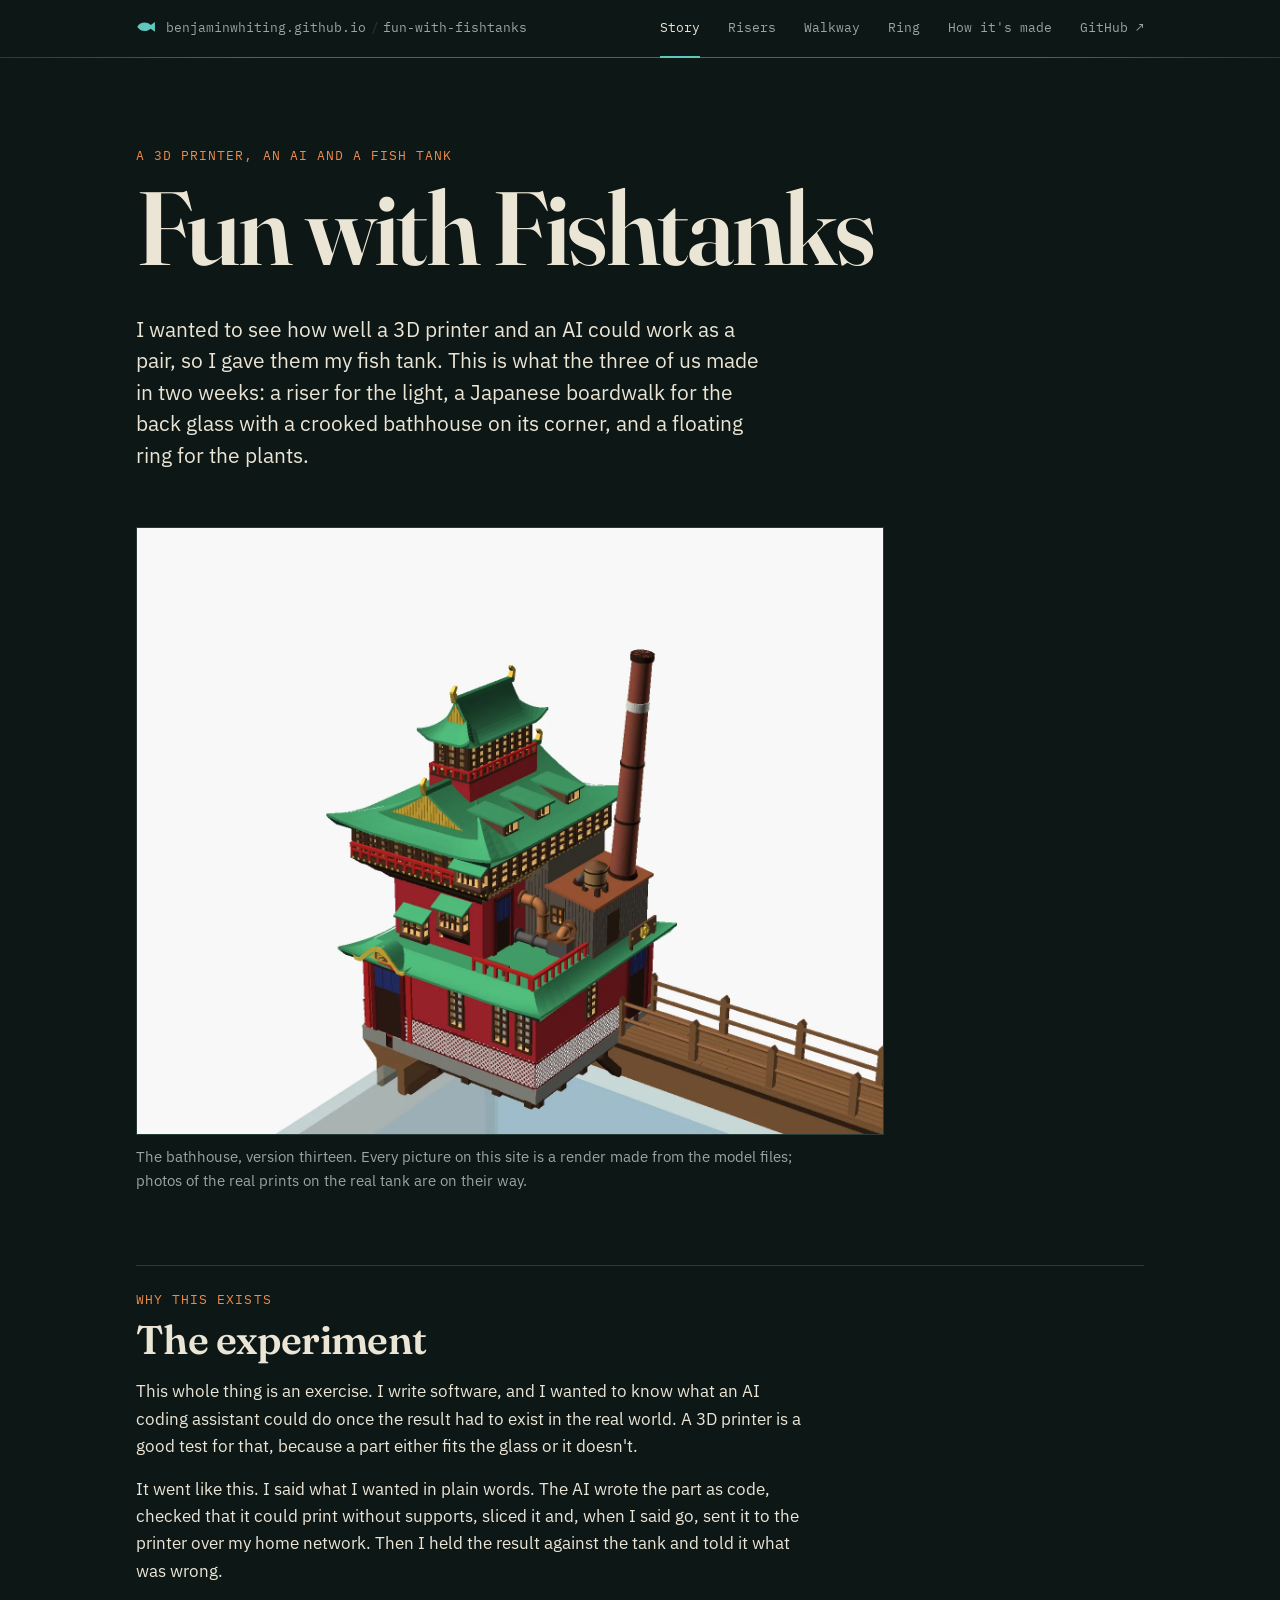
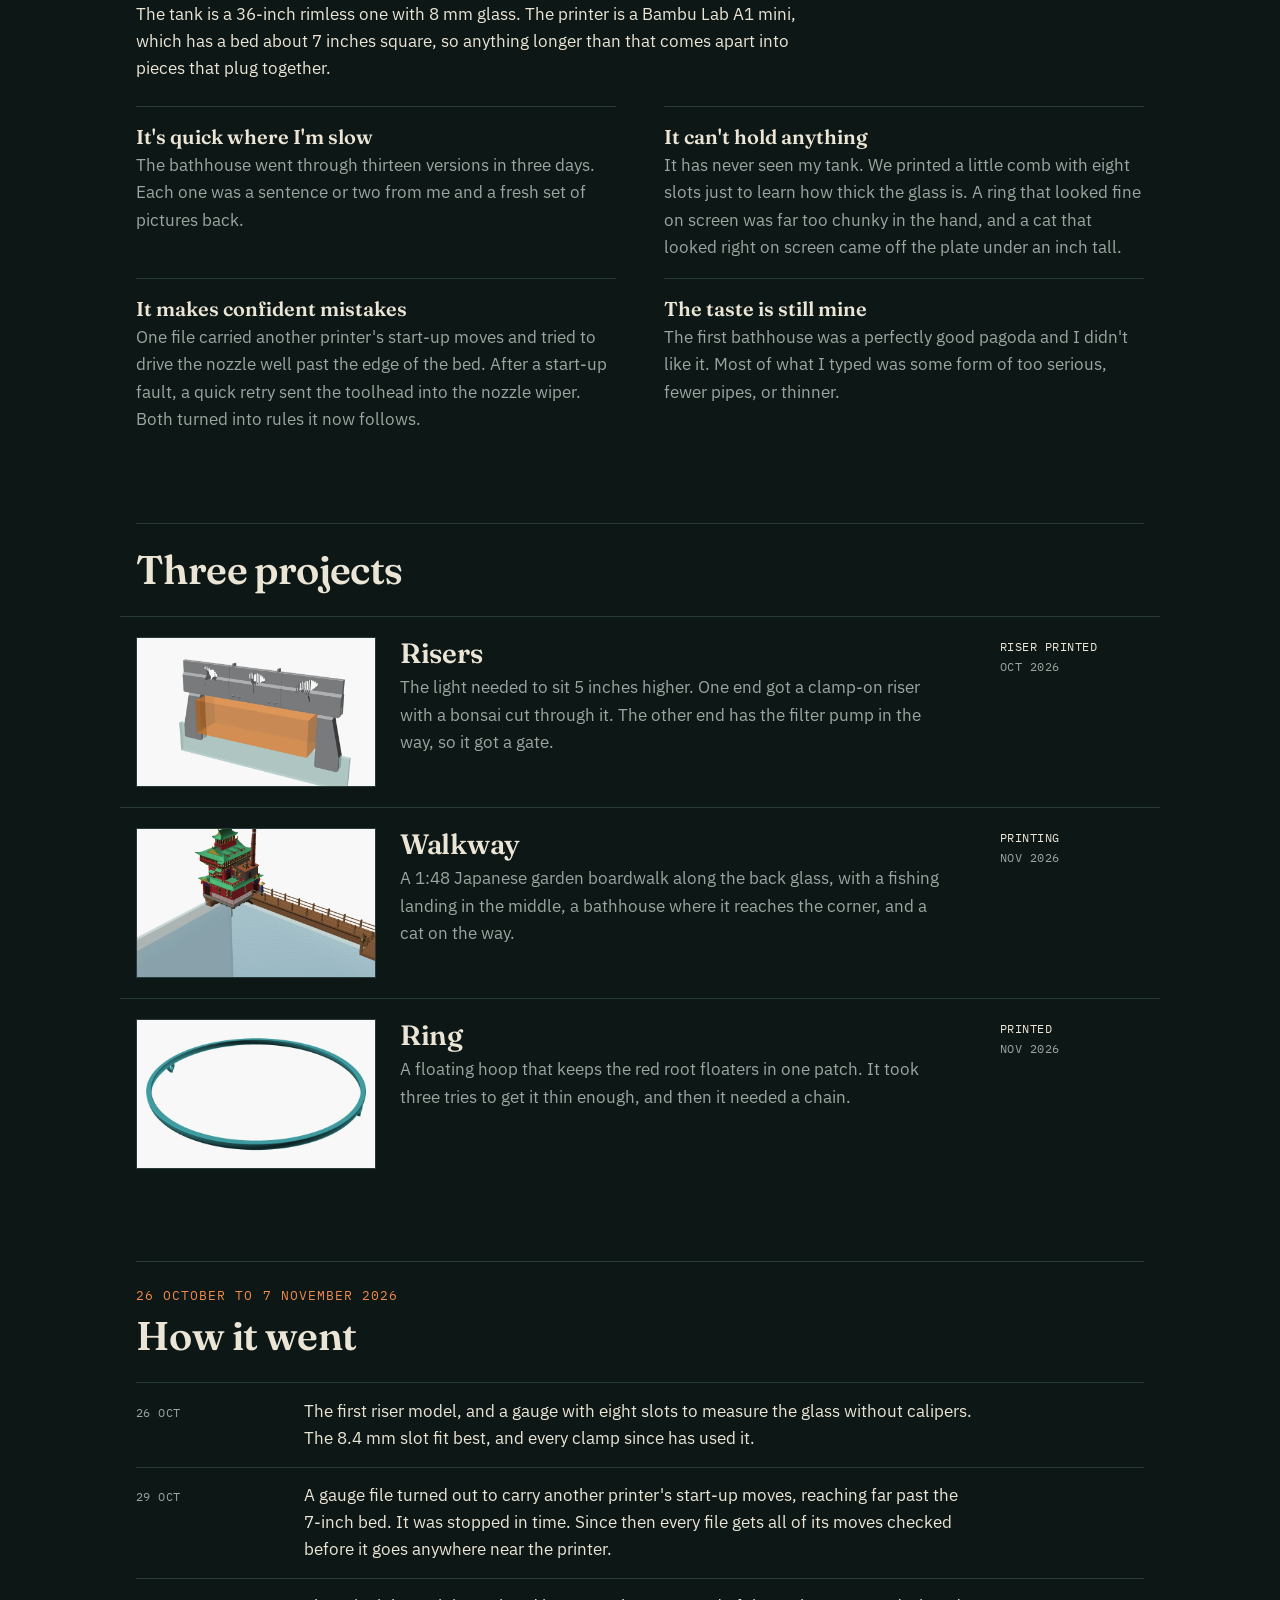
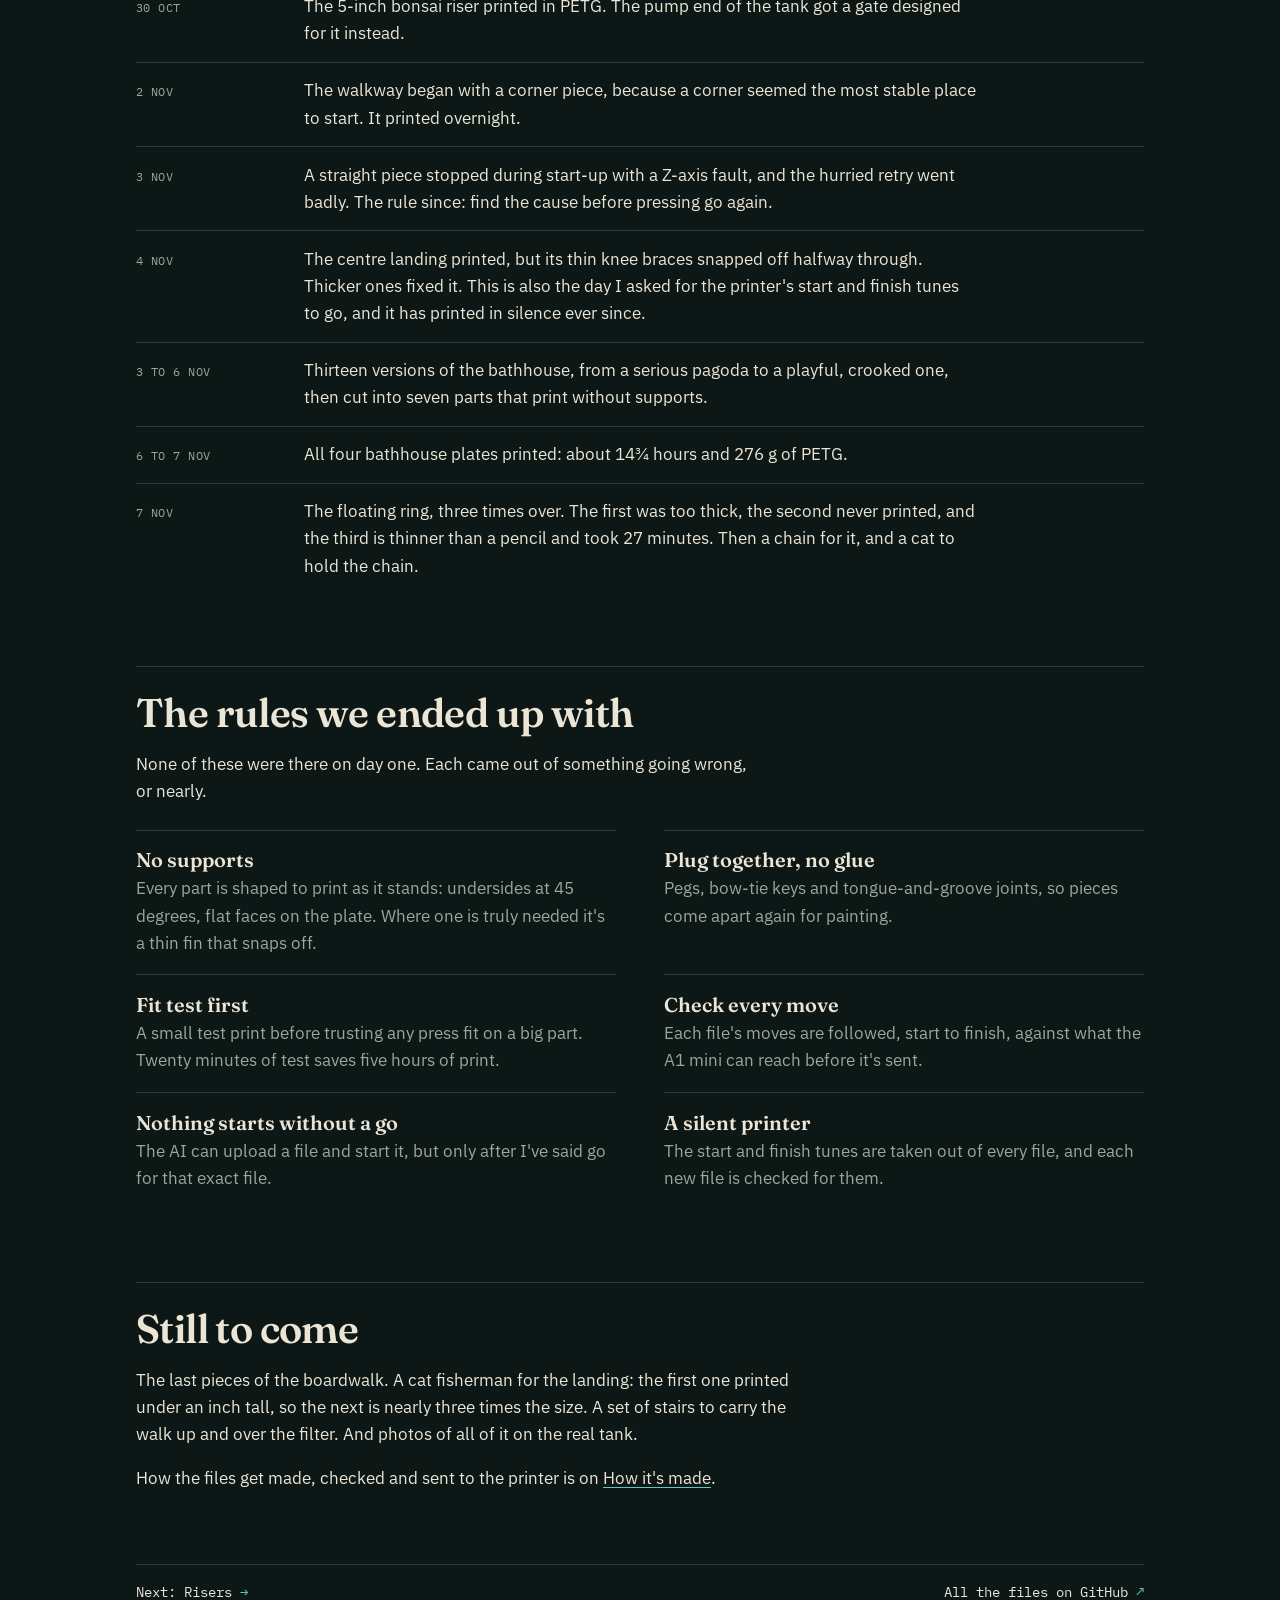
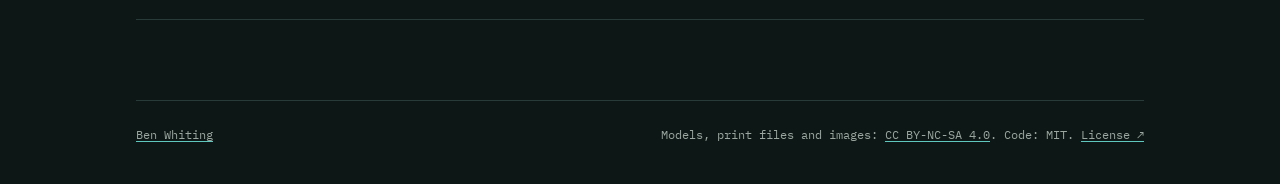
==== commit 225dcfc5: "Site: tank colours, so it reads as a sibling of the main site and not a copy" ====
--- a/docs/index.html
+++ b/docs/index.html
@@ -11,7 +11,7 @@
 <meta property="og:url" content="https://benjaminwhiting.github.io/fun-with-fishtanks/">
 <meta property="og:image" content="https://benjaminwhiting.github.io/fun-with-fishtanks/img/walkway/bath-v13.webp">
 <meta name="color-scheme" content="dark">
-<meta name="theme-color" content="#14130f">
+<meta name="theme-color" content="#0d1716">
 <link rel="icon" href="assets/favicon.svg" type="image/svg+xml">
 <link rel="preconnect" href="https://fonts.googleapis.com">
 <link rel="preconnect" href="https://fonts.gstatic.com" crossorigin>
@@ -21,7 +21,7 @@
 <body>
 <a class="skip-link" href="#main">Skip to the content</a>
 <header class="masthead"><div class="masthead-inner wrap">
-<p class="masthead-mark"><a href="https://benjaminwhiting.github.io/">benjaminwhiting.github.io</a><span>/</span><a href="index.html">fun-with-fishtanks</a></p>
+<p class="masthead-mark"><svg viewBox="0 0 34 22" aria-hidden="true"><path d="M2 11c5-8 15-9 22-3l7-5v16l-7-5c-7 6-17 5-22-3z"/></svg><a href="https://benjaminwhiting.github.io/">benjaminwhiting.github.io</a><span>/</span><a href="index.html">fun-with-fishtanks</a></p>
 <nav class="tabs" aria-label="Site"><a href="index.html" aria-current="page">Story</a><a href="projects/risers.html">Risers</a><a href="projects/walkway.html">Walkway</a><a href="projects/ring.html">Ring</a><a href="how-its-made.html">How it's made</a><a class="away" href="https://github.com/BenjaminWhiting/fun-with-fishtanks">GitHub <span aria-hidden="true">↗</span></a></nav>
 </div></header>
 <main id="main">
--- a/docs/assets/site.css
+++ b/docs/assets/site.css
@@ -1,13 +1,15 @@
 /* ---------- Tokens ---------- */
 
-/* Shares its look with benjaminwhiting.github.io: dark only, by design. */
+/* A sibling of benjaminwhiting.github.io: the same type and layout, in tank colours.
+   Deep-water paper, a water accent, and that site's orange kept as the koi. Dark only, by design. */
 :root {
-  --paper: #14130f;
-  --paper-raised: #1e1c16;
+  --paper: #0d1716;
+  --paper-raised: #152321;
   --ink: #ebe5d6;
-  --ink-muted: #a39c8c;
-  --rule: #37332a;
-  --accent: #f08a4b;
+  --ink-muted: #9aa69f;
+  --rule: #293b38;
+  --accent: #5fc7bd;
+  --koi: #f08a4b;
   --mat: #f8f8f8;
 
   --font-display: "Fraunces", "Iowan Old Style", "Palatino Linotype", Georgia, serif;
@@ -153,6 +155,25 @@
   color: var(--rule);
 }
 
+.masthead-mark svg {
+  width: 1.3rem;
+  height: 0.85rem;
+  margin-right: 0.6rem;
+  vertical-align: -0.1rem;
+  fill: var(--accent);
+}
+
+/* A waterline under the masthead: the one flourish this site has that its parent doesn't. */
+.masthead::after {
+  content: "";
+  position: absolute;
+  inset: auto 0 -1px 0;
+  height: 1px;
+  background: linear-gradient(90deg, transparent, var(--accent) 20%, var(--accent) 80%, transparent);
+  opacity: 0.35;
+  pointer-events: none;
+}
+
 /* Tabs sit on the masthead's bottom rule; the current one underlines it. */
 .tabs {
   display: flex;
@@ -186,7 +207,7 @@
   font-size: 0.8125rem;
   letter-spacing: 0.08em;
   text-transform: uppercase;
-  color: var(--accent);
+  color: var(--koi);
 }
 
 h1 {
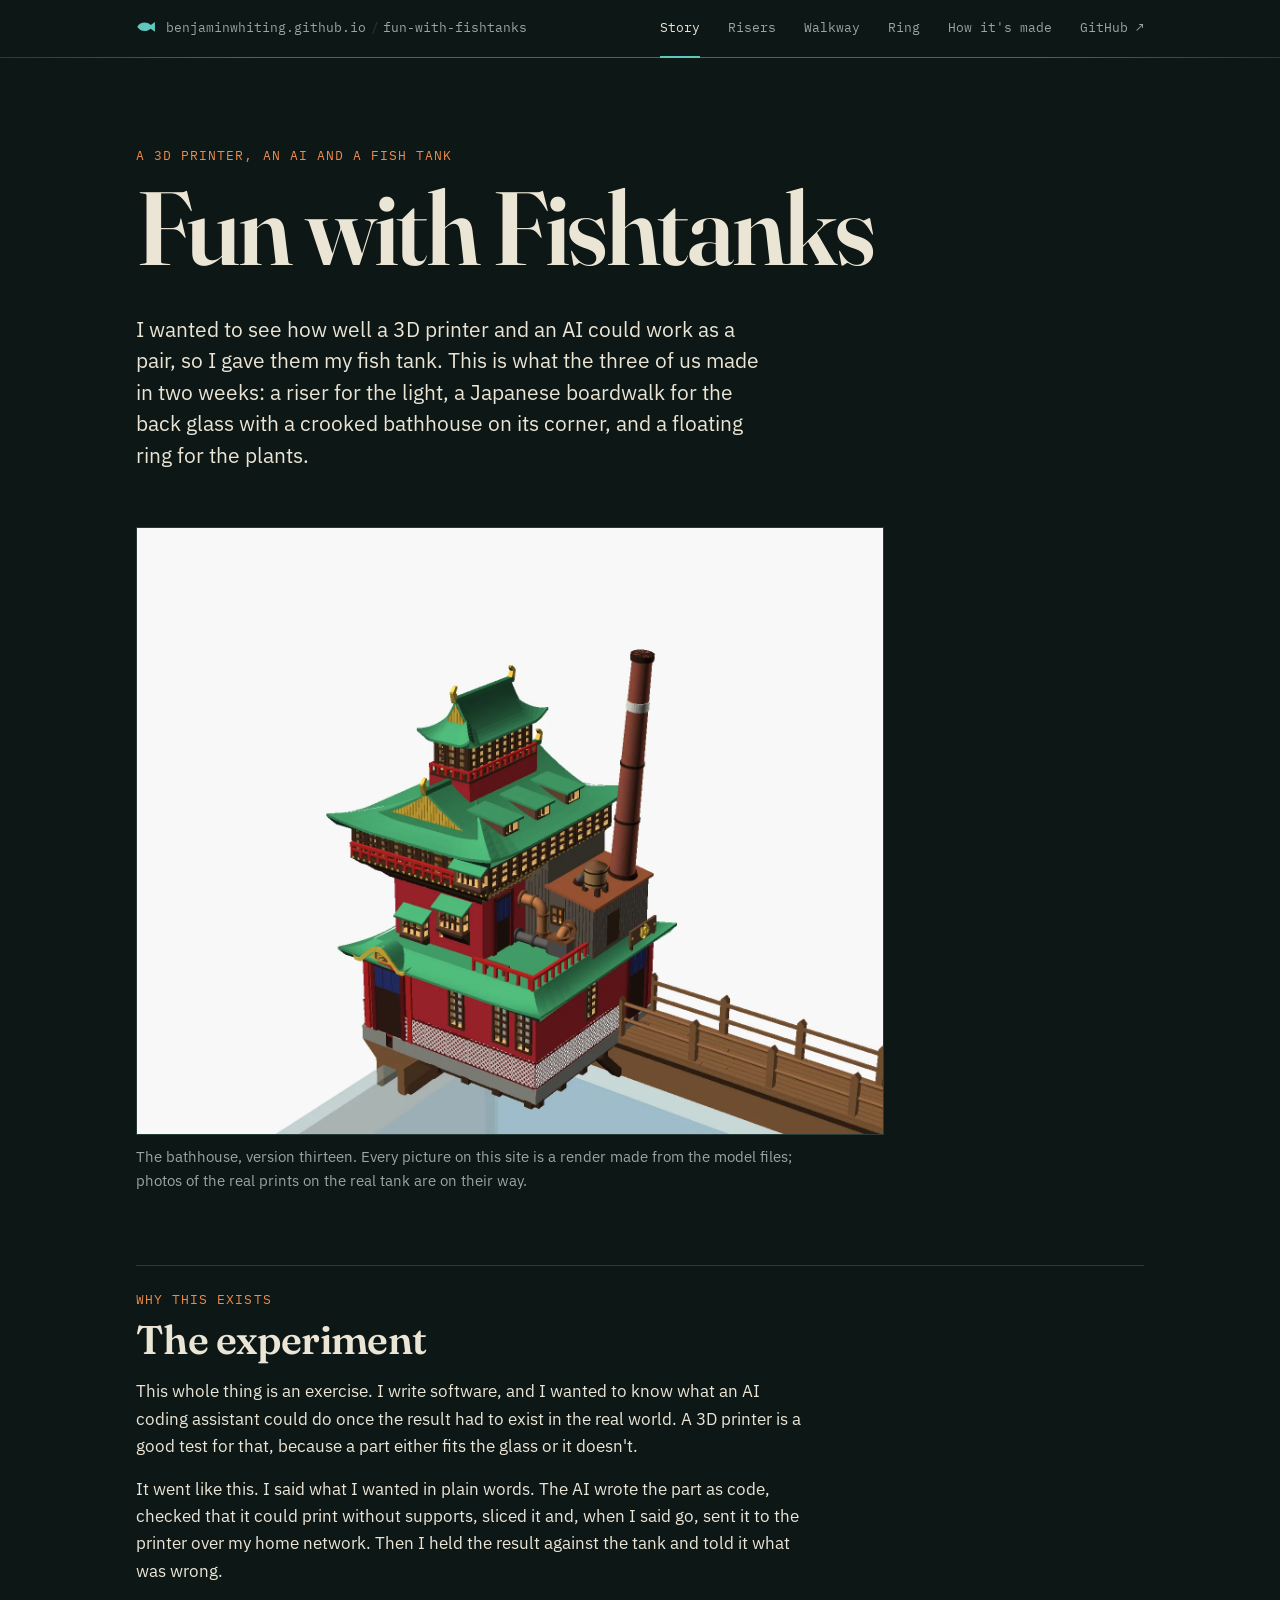
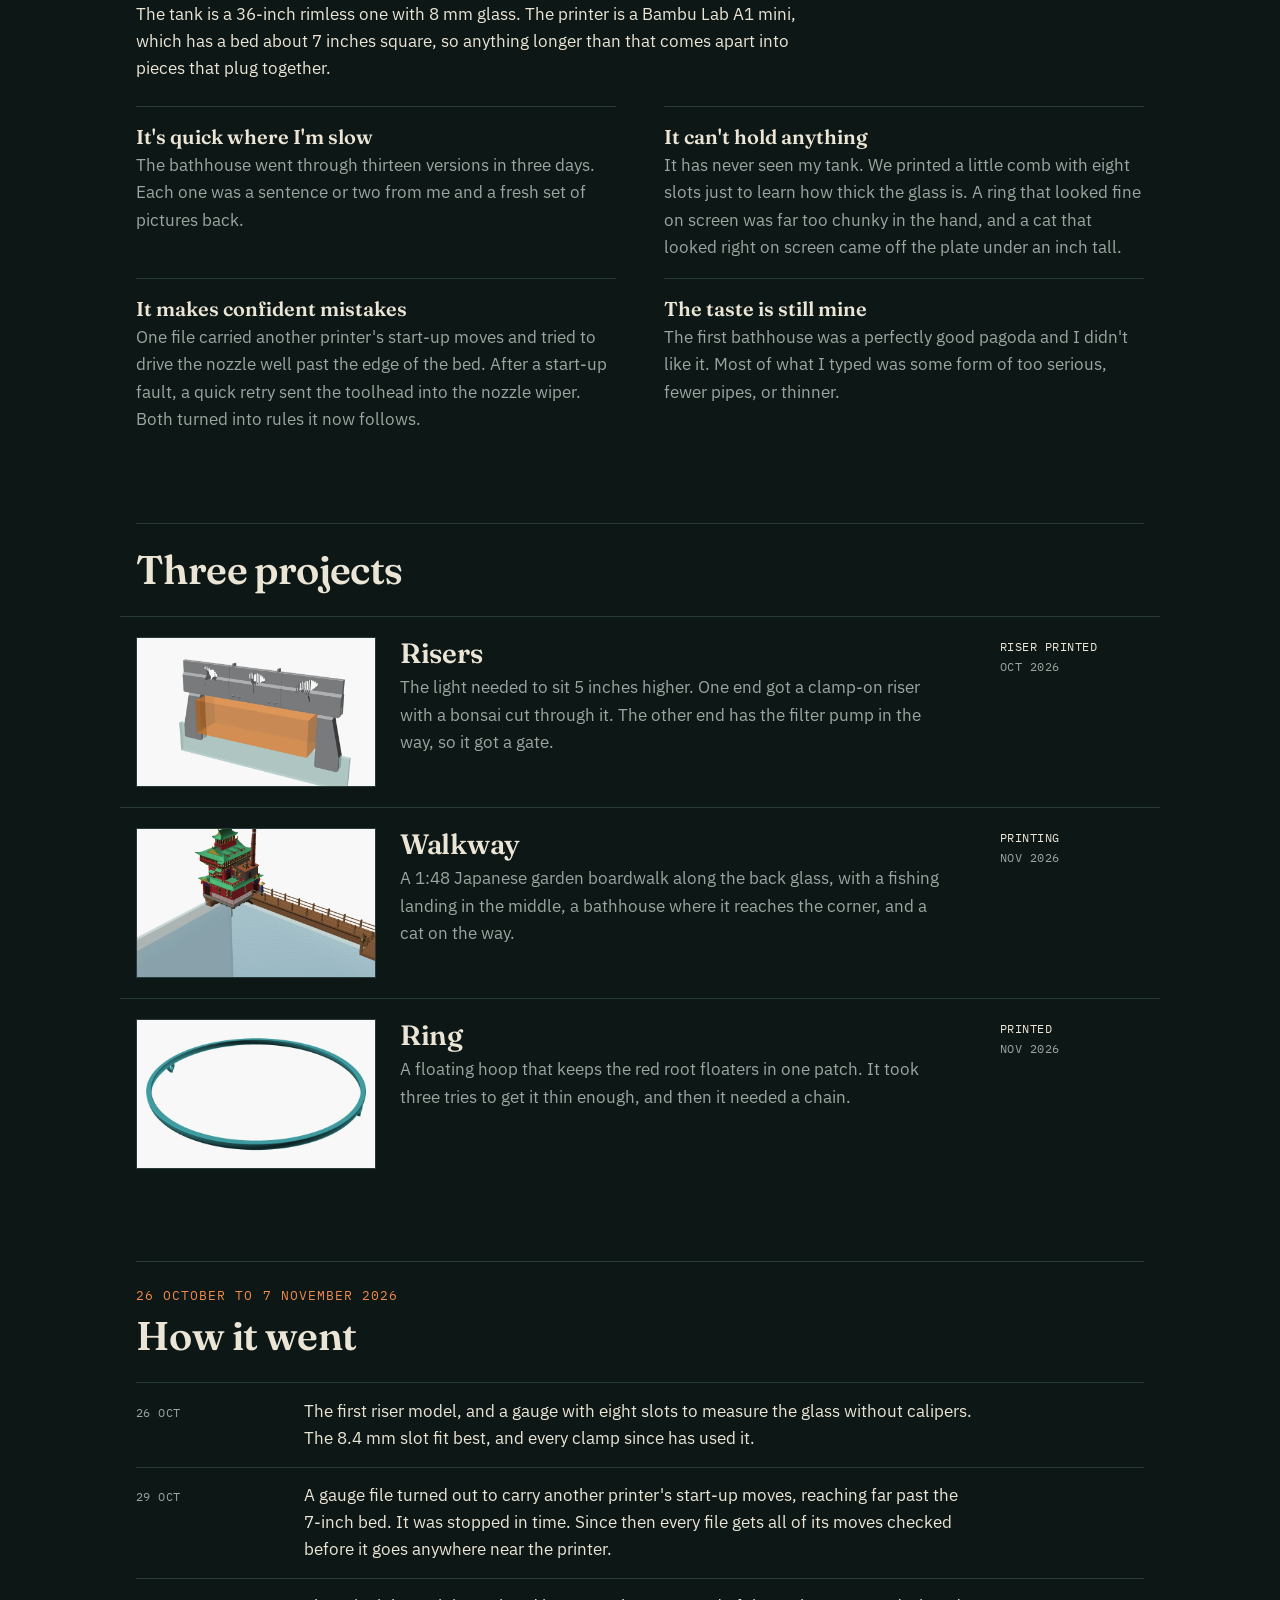
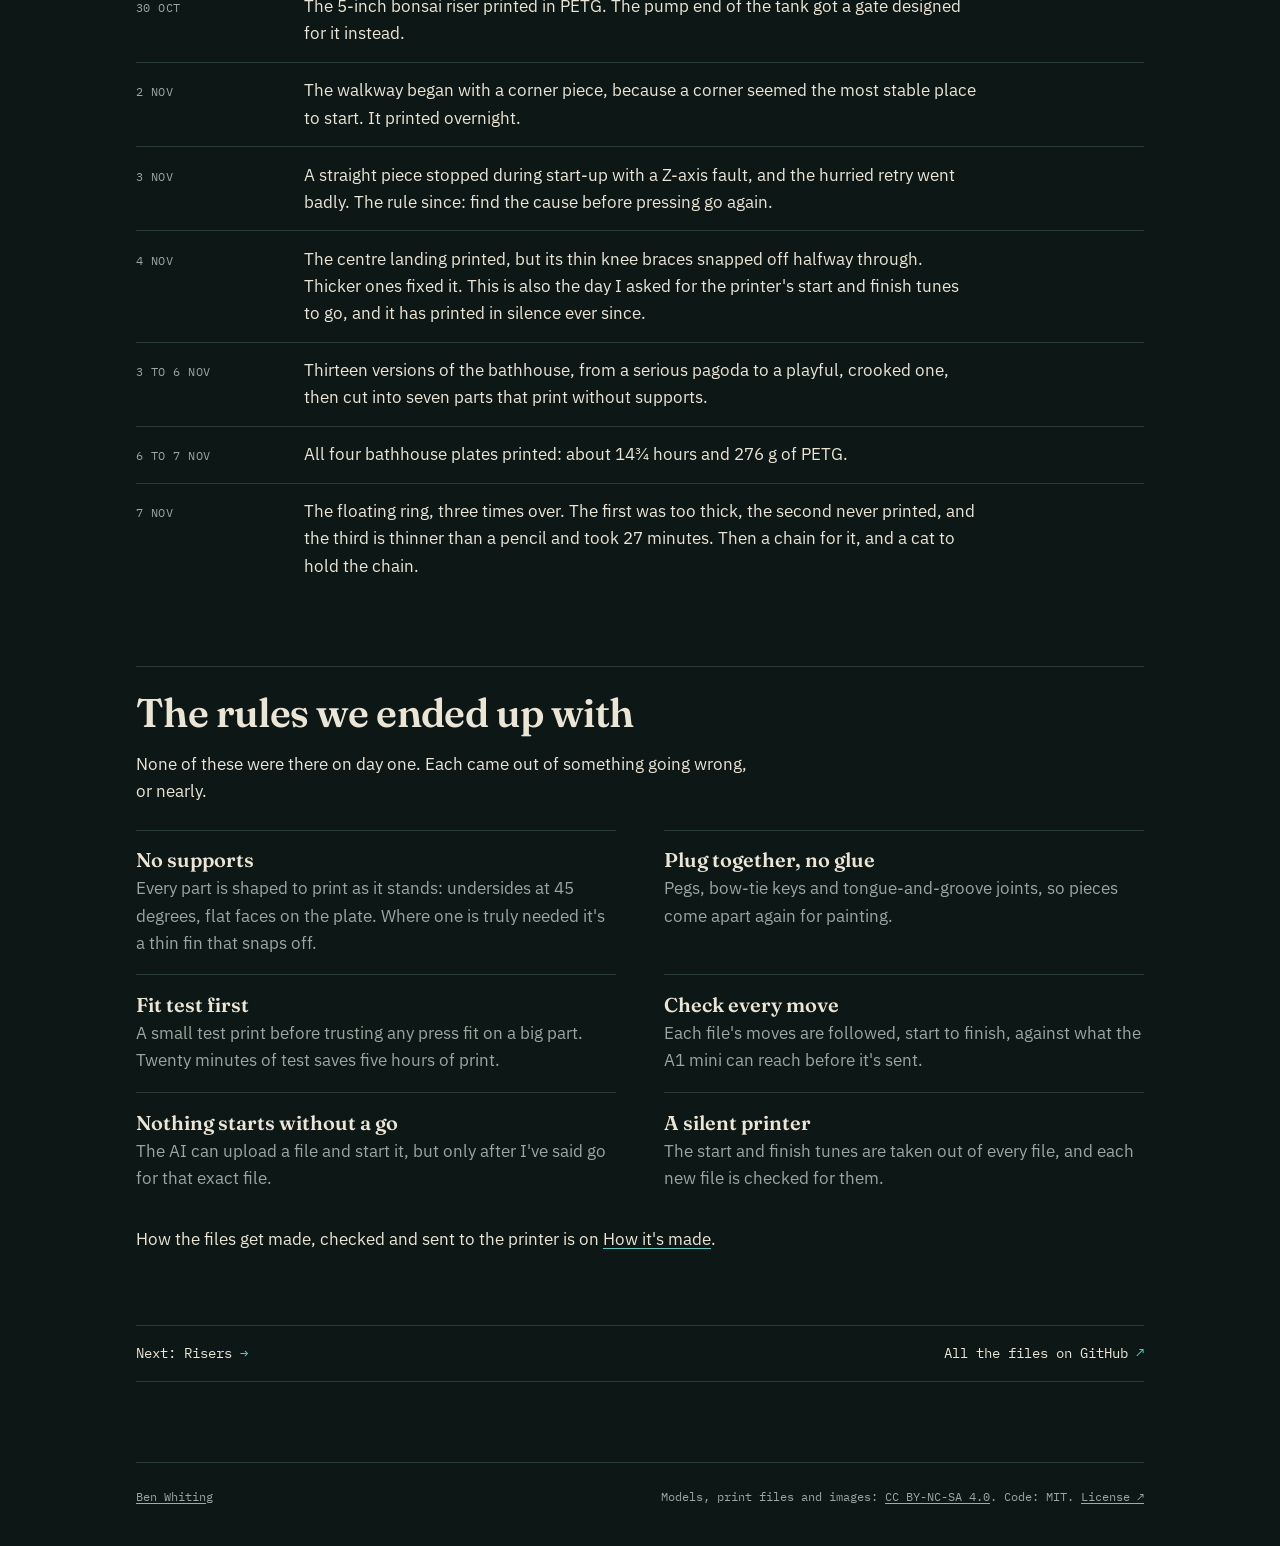
==== commit 59f73fab: "Home page: drop the still-to-come section for now" ====
--- a/docs/index.html
+++ b/docs/index.html
@@ -45,7 +45,7 @@
 <div><h3 class="entry-title"><a href="projects/ring.html">Ring</a></h3>
 <p class="entry-summary">A floating hoop that keeps the red root floaters in one patch. It took three tries to get it thin enough, and then it needed a chain.</p></div>
 <p class="entry-meta"><span>Printed</span><span>Nov 2026</span></p></li>
-</ul><p class="kicker">26 October to 7 November 2026</p><h2 id="diary">How it went</h2><ol class="log"><li><time>26 Oct</time><div>The first riser model, and a gauge with eight slots to measure the glass without calipers. The 8.4 mm slot fit best, and every clamp since has used it.</div></li><li><time>29 Oct</time><div>A gauge file turned out to carry another printer's start-up moves, reaching far past the 7-inch bed. It was stopped in time. Since then every file gets all of its moves checked before it goes anywhere near the printer.</div></li><li><time>30 Oct</time><div>The 5-inch bonsai riser printed in PETG. The pump end of the tank got a gate designed for it instead.</div></li><li><time>2 Nov</time><div>The walkway began with a corner piece, because a corner seemed the most stable place to start. It printed overnight.</div></li><li><time>3 Nov</time><div>A straight piece stopped during start-up with a Z-axis fault, and the hurried retry went badly. The rule since: find the cause before pressing go again.</div></li><li><time>4 Nov</time><div>The centre landing printed, but its thin knee braces snapped off halfway through. Thicker ones fixed it. This is also the day I asked for the printer's start and finish tunes to go, and it has printed in silence ever since.</div></li><li><time>3 to 6 Nov</time><div>Thirteen versions of the bathhouse, from a serious pagoda to a playful, crooked one, then cut into seven parts that print without supports.</div></li><li><time>6 to 7 Nov</time><div>All four bathhouse plates printed: about 14&frac34; hours and 276 g of PETG.</div></li><li><time>7 Nov</time><div>The floating ring, three times over. The first was too thick, the second never printed, and the third is thinner than a pencil and took 27 minutes. Then a chain for it, and a cat to hold the chain.</div></li></ol><h2 id="rules">The rules we ended up with</h2><p>None of these were there on day one. Each came out of something going wrong, or nearly.</p><ul class="lessons"><li><strong>No supports</strong>Every part is shaped to print as it stands: undersides at 45 degrees, flat faces on the plate. Where one is truly needed it's a thin fin that snaps off.</li><li><strong>Plug together, no glue</strong>Pegs, bow-tie keys and tongue-and-groove joints, so pieces come apart again for painting.</li><li><strong>Fit test first</strong>A small test print before trusting any press fit on a big part. Twenty minutes of test saves five hours of print.</li><li><strong>Check every move</strong>Each file's moves are followed, start to finish, against what the A1 mini can reach before it's sent.</li><li><strong>Nothing starts without a go</strong>The AI can upload a file and start it, but only after I've said go for that exact file.</li><li><strong>A silent printer</strong>The start and finish tunes are taken out of every file, and each new file is checked for them.</li></ul><h2 id="next">Still to come</h2><p>The last pieces of the boardwalk. A cat fisherman for the landing: the first one printed under an inch tall, so the next is nearly three times the size. A set of stairs to carry the walk up and over the filter. And photos of all of it on the real tank.</p><p>How the files get made, checked and sent to the printer is on <a href="how-its-made.html">How it's made</a>.</p>
+</ul><p class="kicker">26 October to 7 November 2026</p><h2 id="diary">How it went</h2><ol class="log"><li><time>26 Oct</time><div>The first riser model, and a gauge with eight slots to measure the glass without calipers. The 8.4 mm slot fit best, and every clamp since has used it.</div></li><li><time>29 Oct</time><div>A gauge file turned out to carry another printer's start-up moves, reaching far past the 7-inch bed. It was stopped in time. Since then every file gets all of its moves checked before it goes anywhere near the printer.</div></li><li><time>30 Oct</time><div>The 5-inch bonsai riser printed in PETG. The pump end of the tank got a gate designed for it instead.</div></li><li><time>2 Nov</time><div>The walkway began with a corner piece, because a corner seemed the most stable place to start. It printed overnight.</div></li><li><time>3 Nov</time><div>A straight piece stopped during start-up with a Z-axis fault, and the hurried retry went badly. The rule since: find the cause before pressing go again.</div></li><li><time>4 Nov</time><div>The centre landing printed, but its thin knee braces snapped off halfway through. Thicker ones fixed it. This is also the day I asked for the printer's start and finish tunes to go, and it has printed in silence ever since.</div></li><li><time>3 to 6 Nov</time><div>Thirteen versions of the bathhouse, from a serious pagoda to a playful, crooked one, then cut into seven parts that print without supports.</div></li><li><time>6 to 7 Nov</time><div>All four bathhouse plates printed: about 14&frac34; hours and 276 g of PETG.</div></li><li><time>7 Nov</time><div>The floating ring, three times over. The first was too thick, the second never printed, and the third is thinner than a pencil and took 27 minutes. Then a chain for it, and a cat to hold the chain.</div></li></ol><h2 id="rules">The rules we ended up with</h2><p>None of these were there on day one. Each came out of something going wrong, or nearly.</p><ul class="lessons"><li><strong>No supports</strong>Every part is shaped to print as it stands: undersides at 45 degrees, flat faces on the plate. Where one is truly needed it's a thin fin that snaps off.</li><li><strong>Plug together, no glue</strong>Pegs, bow-tie keys and tongue-and-groove joints, so pieces come apart again for painting.</li><li><strong>Fit test first</strong>A small test print before trusting any press fit on a big part. Twenty minutes of test saves five hours of print.</li><li><strong>Check every move</strong>Each file's moves are followed, start to finish, against what the A1 mini can reach before it's sent.</li><li><strong>Nothing starts without a go</strong>The AI can upload a file and start it, but only after I've said go for that exact file.</li><li><strong>A silent printer</strong>The start and finish tunes are taken out of every file, and each new file is checked for them.</li></ul><p>How the files get made, checked and sent to the printer is on <a href="how-its-made.html">How it's made</a>.</p>
 <p class="onward"><a href="projects/risers.html">Next: Risers <span aria-hidden="true">→</span></a><a href="https://github.com/BenjaminWhiting/fun-with-fishtanks">All the files on GitHub <span aria-hidden="true">↗</span></a></p>
 </div>
 </main>
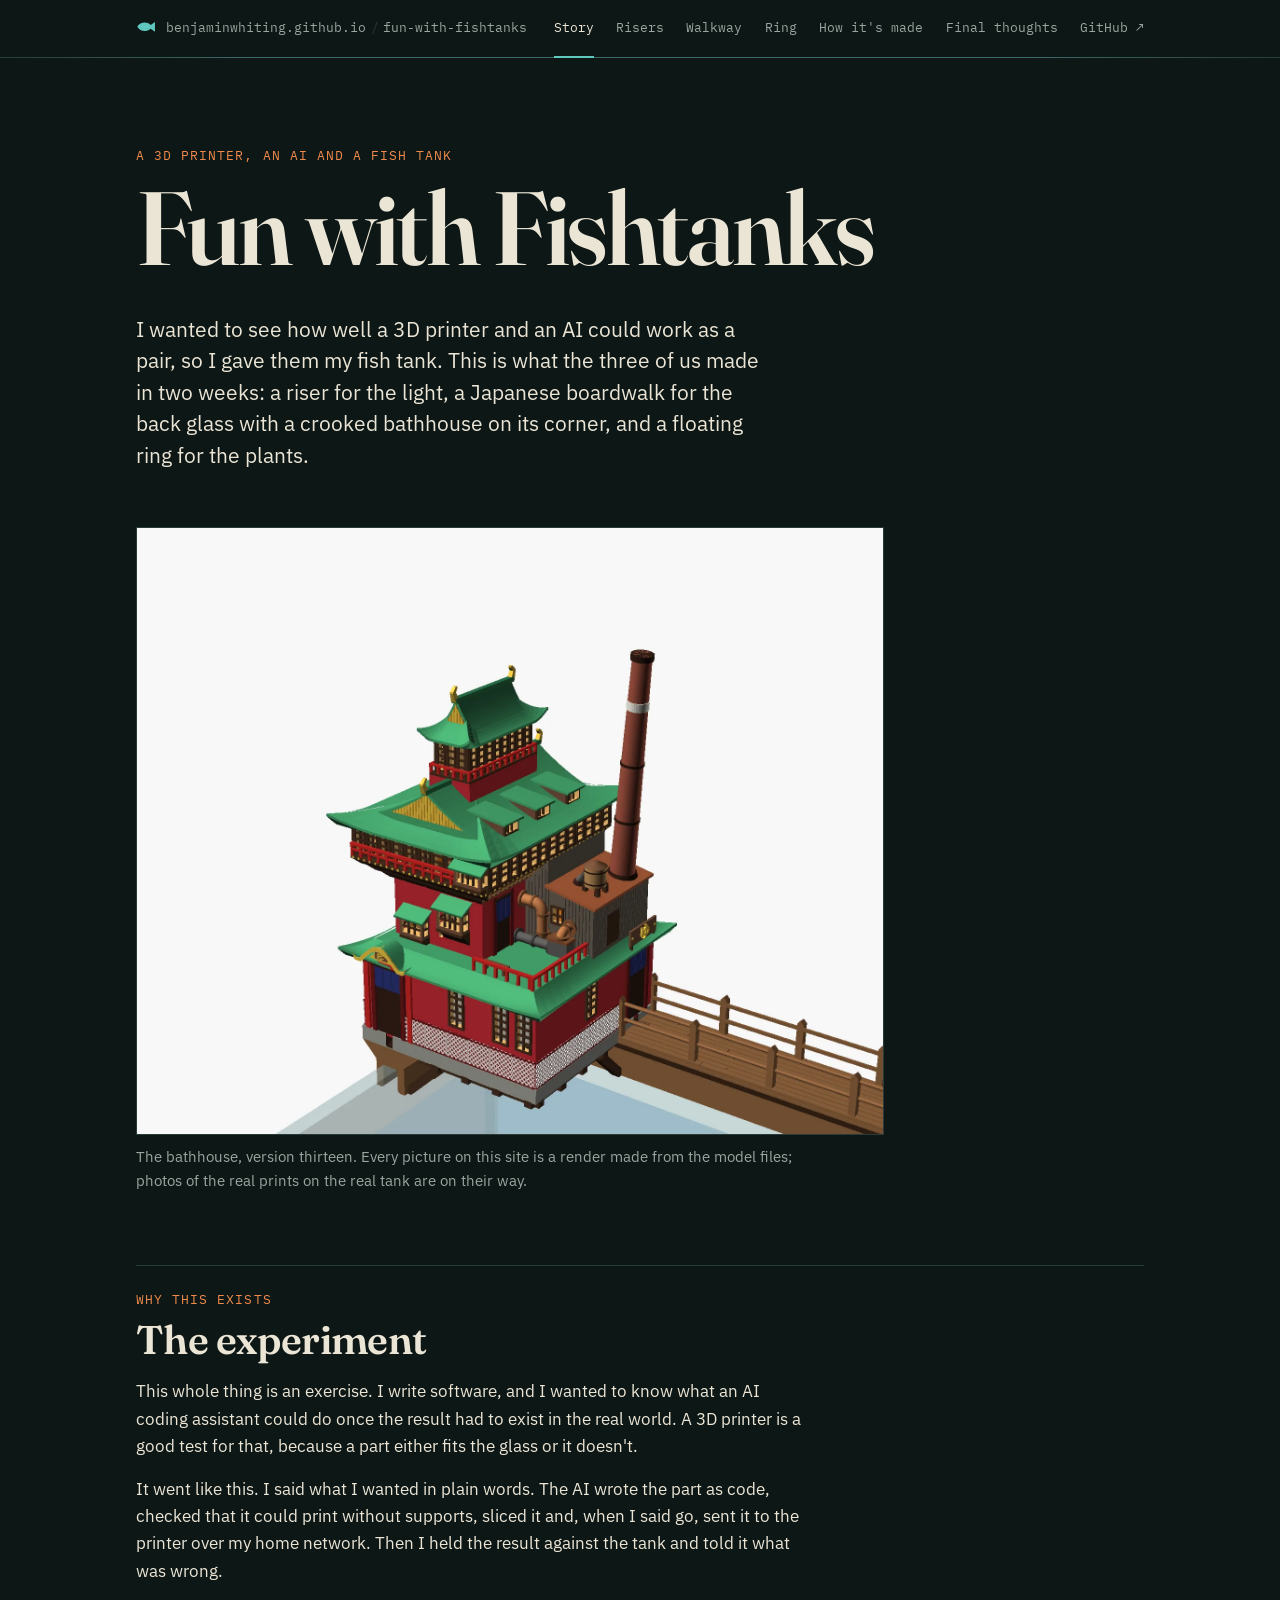
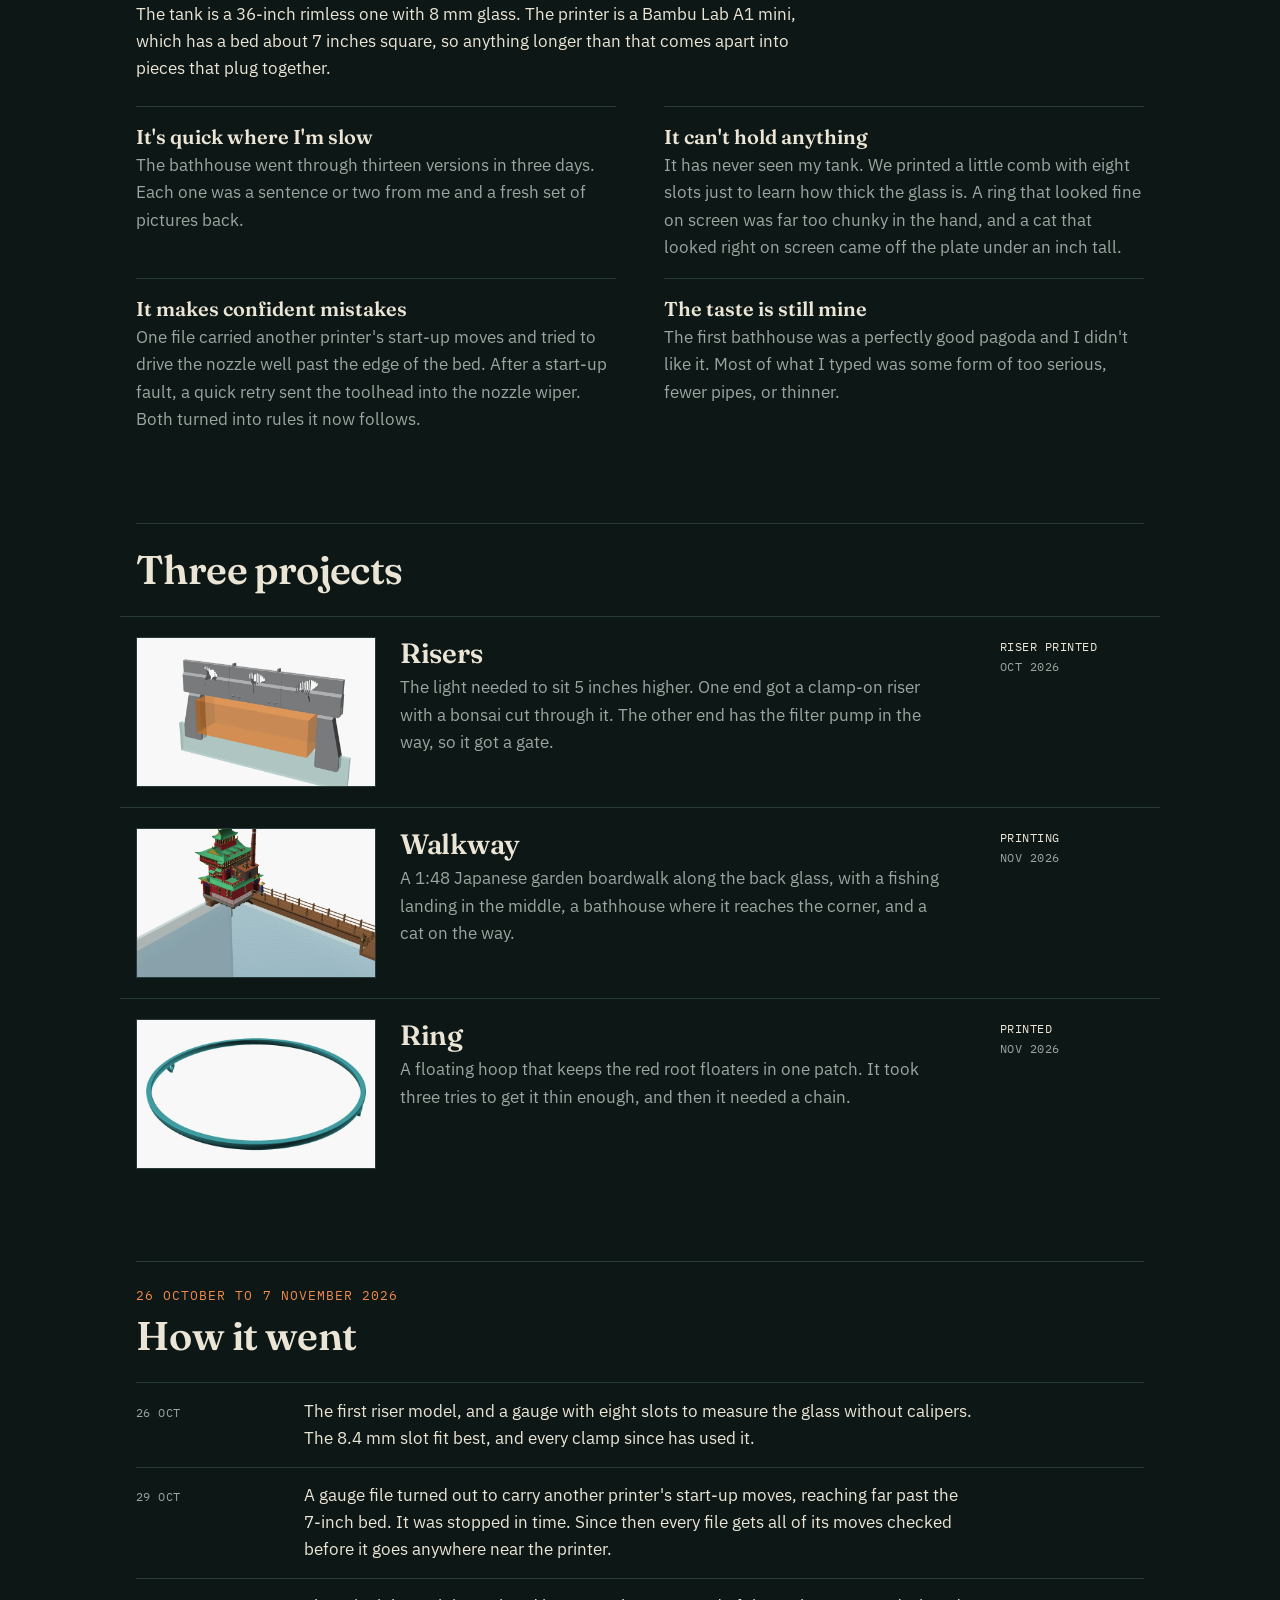
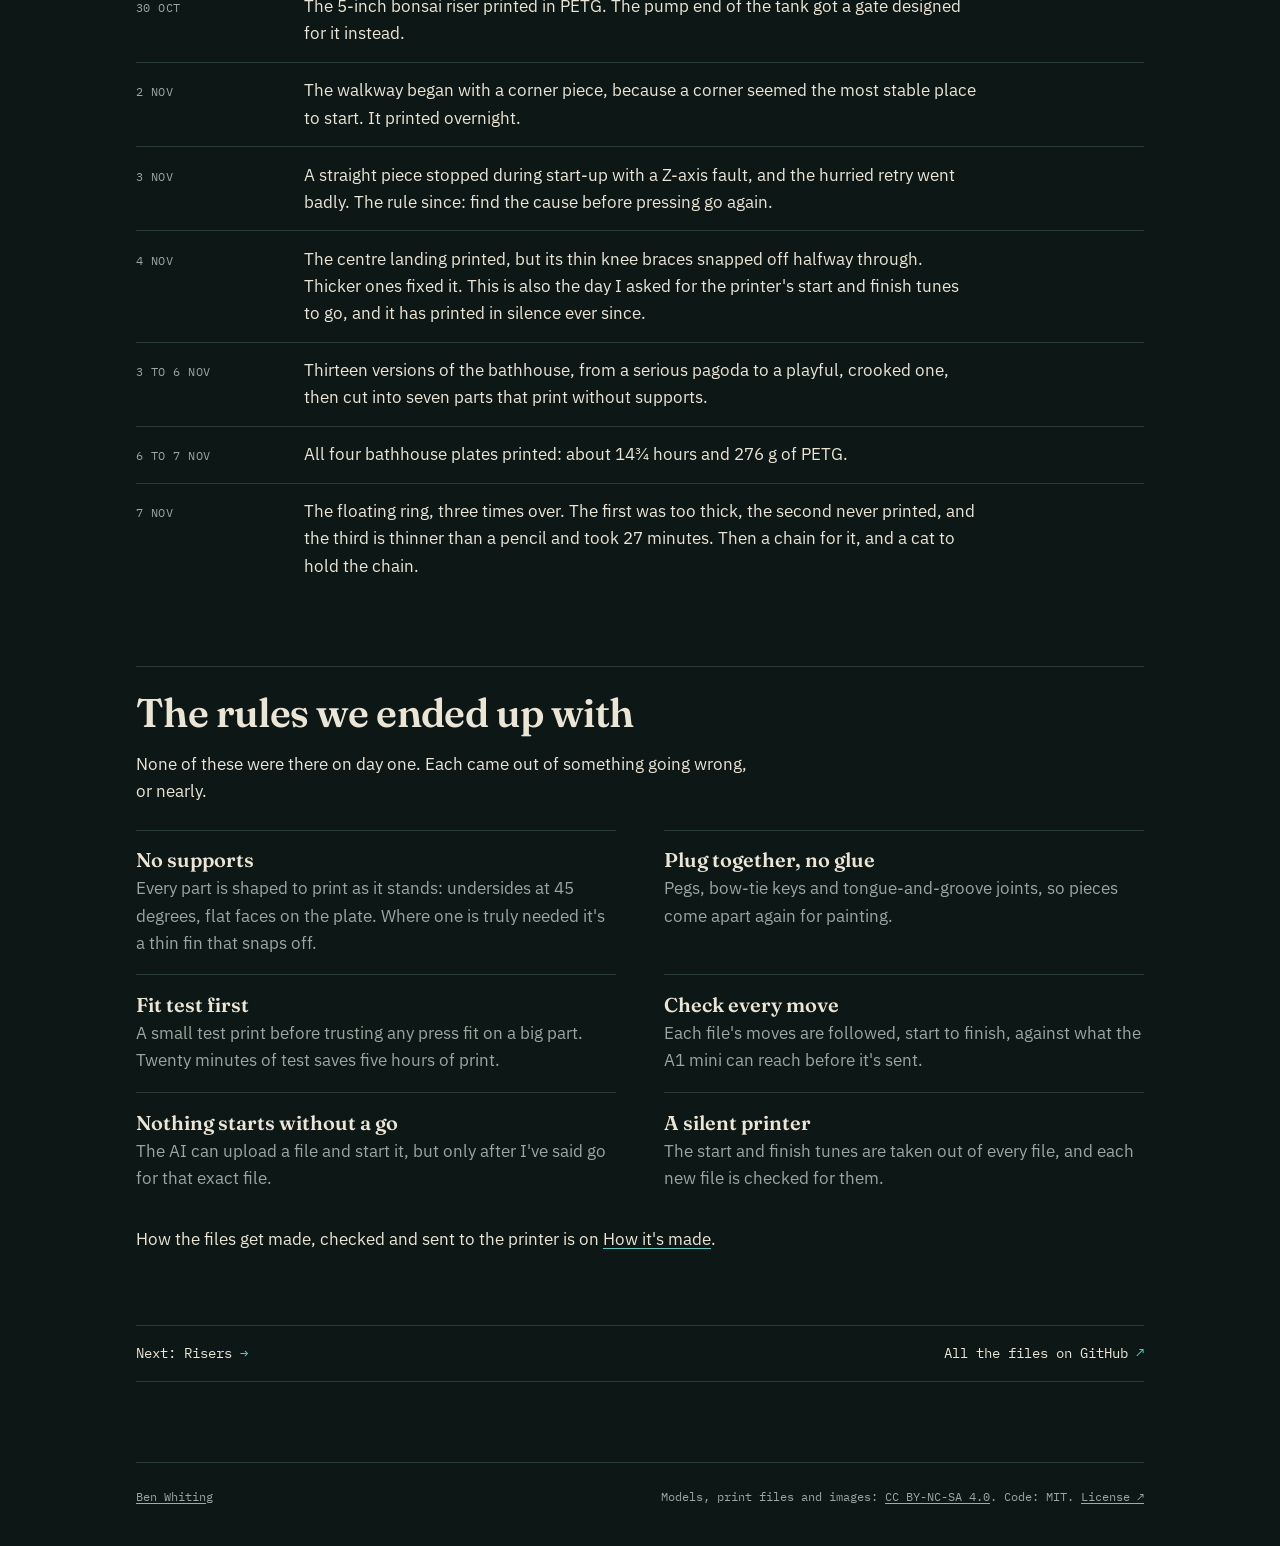
==== commit 9e1716e8: "Final thoughts gets its own page and tab" ====
--- a/docs/index.html
+++ b/docs/index.html
@@ -22,7 +22,7 @@
 <a class="skip-link" href="#main">Skip to the content</a>
 <header class="masthead"><div class="masthead-inner wrap">
 <p class="masthead-mark"><svg viewBox="0 0 34 22" aria-hidden="true"><path d="M2 11c5-8 15-9 22-3l7-5v16l-7-5c-7 6-17 5-22-3z"/></svg><a href="https://benjaminwhiting.github.io/">benjaminwhiting.github.io</a><span>/</span><a href="index.html">fun-with-fishtanks</a></p>
-<nav class="tabs" aria-label="Site"><a href="index.html" aria-current="page">Story</a><a href="projects/risers.html">Risers</a><a href="projects/walkway.html">Walkway</a><a href="projects/ring.html">Ring</a><a href="how-its-made.html">How it's made</a><a class="away" href="https://github.com/BenjaminWhiting/fun-with-fishtanks">GitHub <span aria-hidden="true">↗</span></a></nav>
+<nav class="tabs" aria-label="Site"><a href="index.html" aria-current="page">Story</a><a href="projects/risers.html">Risers</a><a href="projects/walkway.html">Walkway</a><a href="projects/ring.html">Ring</a><a href="how-its-made.html"><span class="long">How it's made</span><span class="short" aria-hidden="true">How</span></a><a href="final-thoughts.html"><span class="long">Final thoughts</span><span class="short" aria-hidden="true">Thoughts</span></a><a class="away" href="https://github.com/BenjaminWhiting/fun-with-fishtanks">GitHub <span aria-hidden="true">↗</span></a></nav>
 </div></header>
 <main id="main">
 <div class="hero wrap">
--- a/docs/assets/site.css
+++ b/docs/assets/site.css
@@ -177,7 +177,7 @@
 /* Tabs sit on the masthead's bottom rule; the current one underlines it. */
 .tabs {
   display: flex;
-  gap: 0 1.75rem;
+  gap: 0 1.4rem;
   margin-bottom: -1px;
 }
 
@@ -193,6 +193,11 @@
 .tabs a[aria-current="page"] {
   border-bottom-color: var(--accent);
   color: var(--ink);
+}
+
+/* Two of the tab labels have a shorter form for phones. */
+.tabs .short {
+  display: none;
 }
 
 /* ---------- Hero ---------- */
@@ -580,7 +585,8 @@
 
 /* ---------- Narrow screens ---------- */
 
-@media (max-width: 52rem) {
+/* Six tabs and the mark don't fit side by side below this. */
+@media (max-width: 70rem) {
   .masthead-mark {
     display: none;
   }
@@ -596,9 +602,16 @@
   .tabs::-webkit-scrollbar {
     display: none;
   }
-
-  .tabs .away {
+}
+
+@media (max-width: 44rem) {
+  .tabs .away,
+  .tabs .long {
     display: none;
+  }
+
+  .tabs .short {
+    display: inline;
   }
 }
 
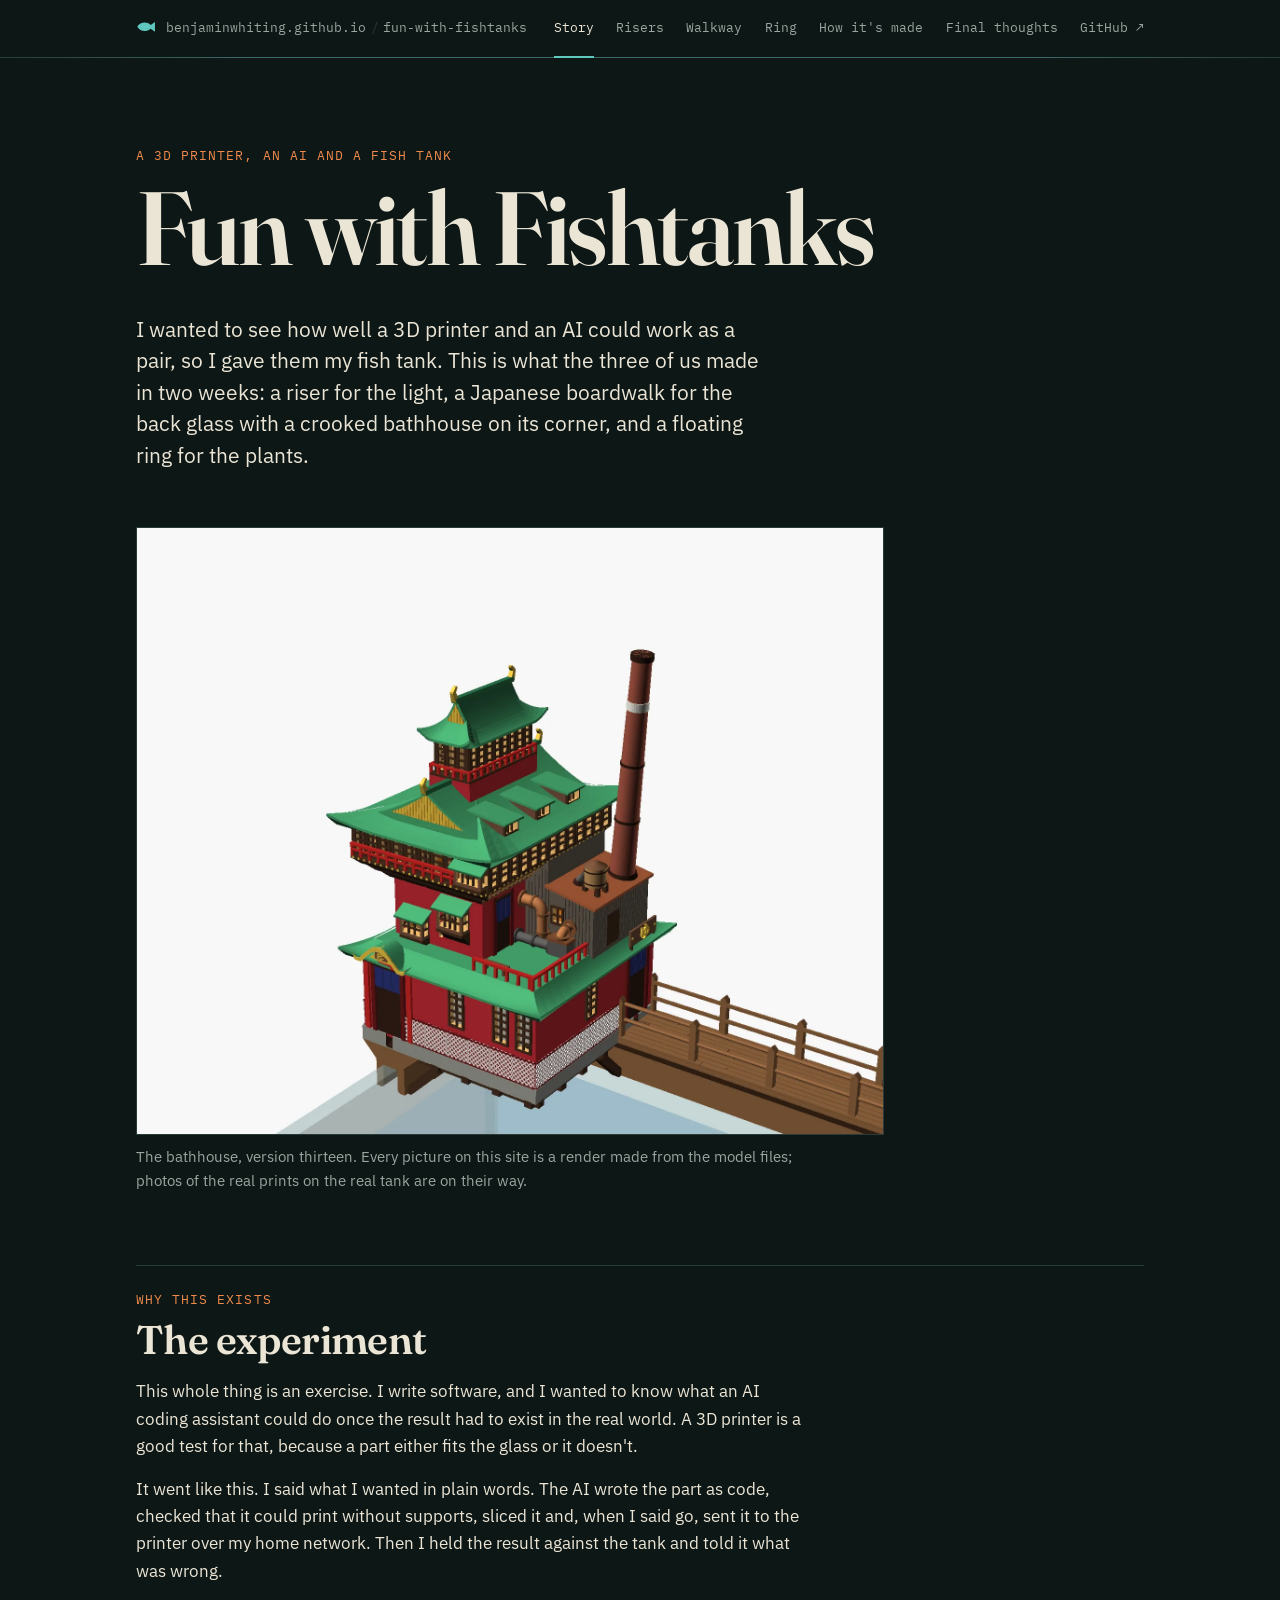
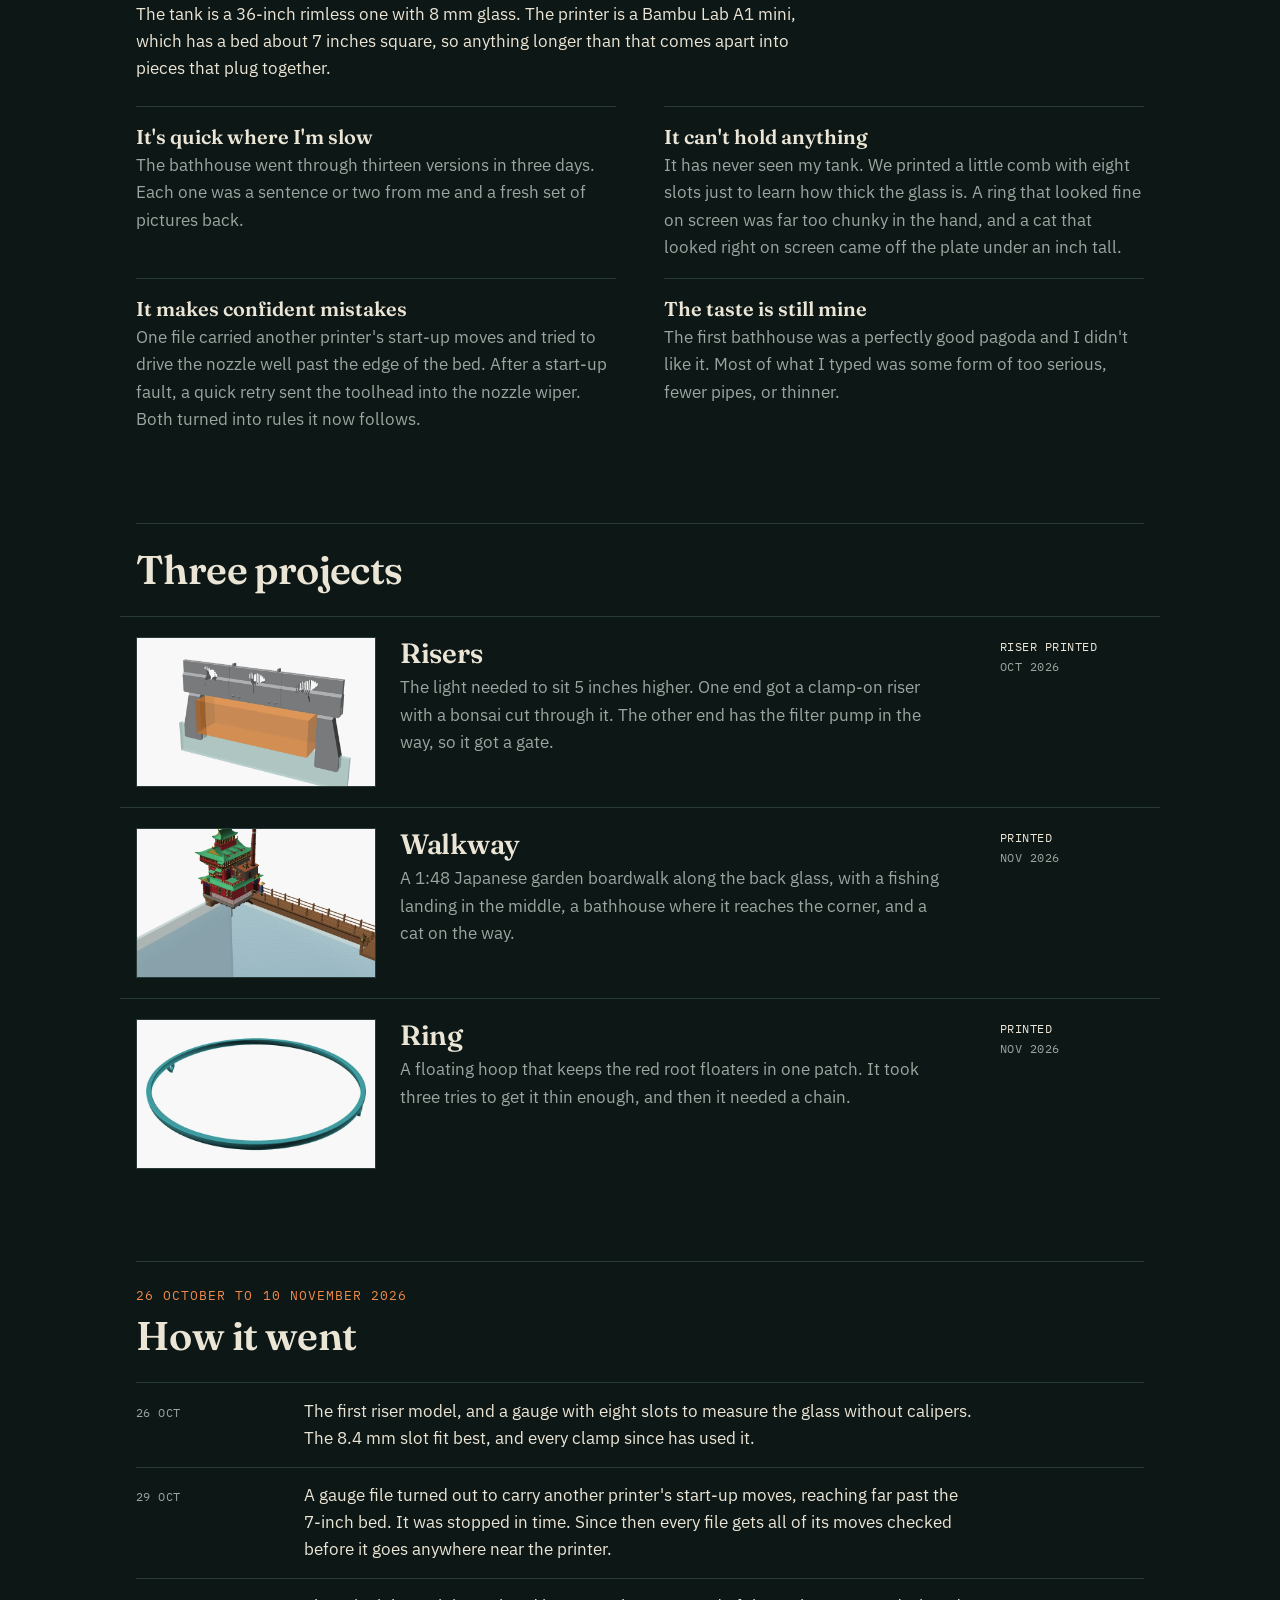
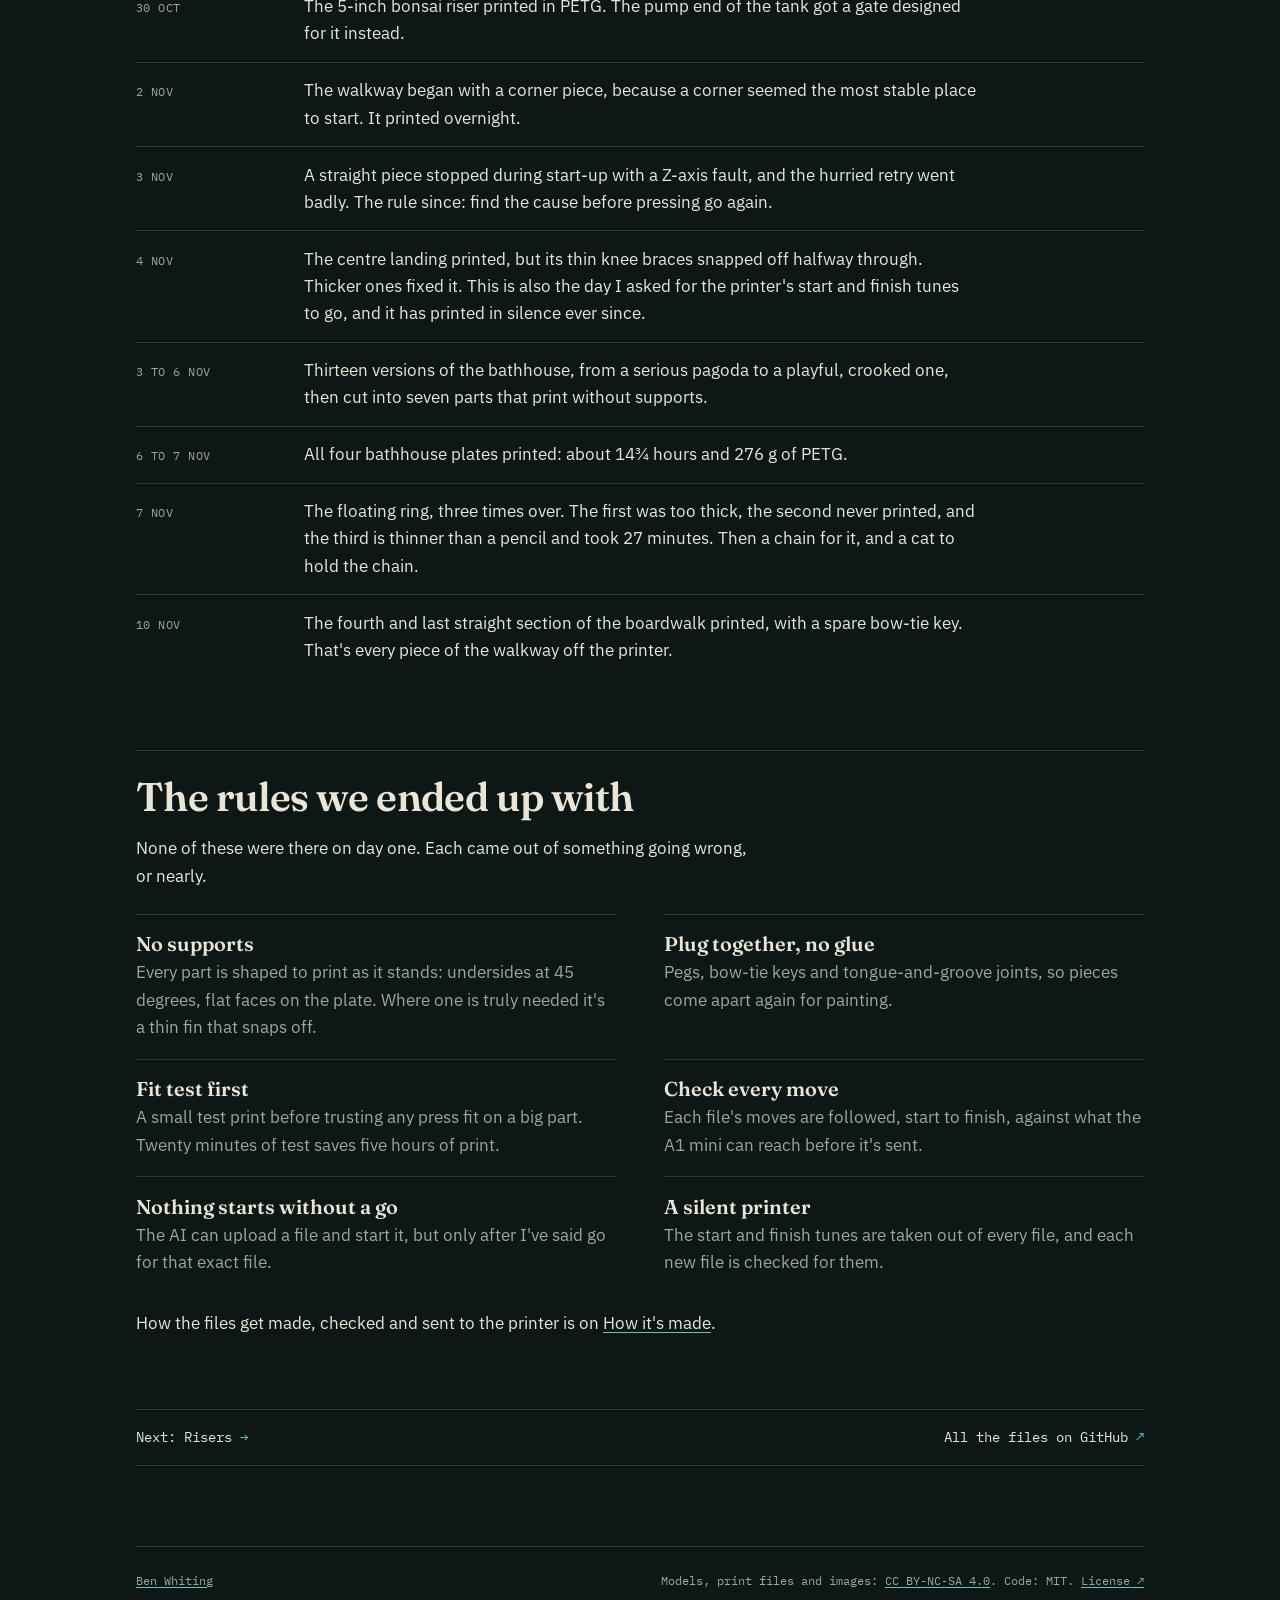
==== commit c2b8a678: "Walkway: last straight with a spare key; every piece is printed" ====
--- a/docs/index.html
+++ b/docs/index.html
@@ -40,12 +40,12 @@
 <li class="entry"><img src="img/walkway/bath-v12.webp" alt="A bathhouse and boardwalk on the corner of the tank" loading="lazy">
 <div><h3 class="entry-title"><a href="projects/walkway.html">Walkway</a></h3>
 <p class="entry-summary">A 1:48 Japanese garden boardwalk along the back glass, with a fishing landing in the middle, a bathhouse where it reaches the corner, and a cat on the way.</p></div>
-<p class="entry-meta"><span>Printing</span><span>Nov 2026</span></p></li>
+<p class="entry-meta"><span>Printed</span><span>Nov 2026</span></p></li>
 <li class="entry"><img src="img/ring/ring-thin.webp" alt="A thin teal hoop" loading="lazy">
 <div><h3 class="entry-title"><a href="projects/ring.html">Ring</a></h3>
 <p class="entry-summary">A floating hoop that keeps the red root floaters in one patch. It took three tries to get it thin enough, and then it needed a chain.</p></div>
 <p class="entry-meta"><span>Printed</span><span>Nov 2026</span></p></li>
-</ul><p class="kicker">26 October to 7 November 2026</p><h2 id="diary">How it went</h2><ol class="log"><li><time>26 Oct</time><div>The first riser model, and a gauge with eight slots to measure the glass without calipers. The 8.4 mm slot fit best, and every clamp since has used it.</div></li><li><time>29 Oct</time><div>A gauge file turned out to carry another printer's start-up moves, reaching far past the 7-inch bed. It was stopped in time. Since then every file gets all of its moves checked before it goes anywhere near the printer.</div></li><li><time>30 Oct</time><div>The 5-inch bonsai riser printed in PETG. The pump end of the tank got a gate designed for it instead.</div></li><li><time>2 Nov</time><div>The walkway began with a corner piece, because a corner seemed the most stable place to start. It printed overnight.</div></li><li><time>3 Nov</time><div>A straight piece stopped during start-up with a Z-axis fault, and the hurried retry went badly. The rule since: find the cause before pressing go again.</div></li><li><time>4 Nov</time><div>The centre landing printed, but its thin knee braces snapped off halfway through. Thicker ones fixed it. This is also the day I asked for the printer's start and finish tunes to go, and it has printed in silence ever since.</div></li><li><time>3 to 6 Nov</time><div>Thirteen versions of the bathhouse, from a serious pagoda to a playful, crooked one, then cut into seven parts that print without supports.</div></li><li><time>6 to 7 Nov</time><div>All four bathhouse plates printed: about 14&frac34; hours and 276 g of PETG.</div></li><li><time>7 Nov</time><div>The floating ring, three times over. The first was too thick, the second never printed, and the third is thinner than a pencil and took 27 minutes. Then a chain for it, and a cat to hold the chain.</div></li></ol><h2 id="rules">The rules we ended up with</h2><p>None of these were there on day one. Each came out of something going wrong, or nearly.</p><ul class="lessons"><li><strong>No supports</strong>Every part is shaped to print as it stands: undersides at 45 degrees, flat faces on the plate. Where one is truly needed it's a thin fin that snaps off.</li><li><strong>Plug together, no glue</strong>Pegs, bow-tie keys and tongue-and-groove joints, so pieces come apart again for painting.</li><li><strong>Fit test first</strong>A small test print before trusting any press fit on a big part. Twenty minutes of test saves five hours of print.</li><li><strong>Check every move</strong>Each file's moves are followed, start to finish, against what the A1 mini can reach before it's sent.</li><li><strong>Nothing starts without a go</strong>The AI can upload a file and start it, but only after I've said go for that exact file.</li><li><strong>A silent printer</strong>The start and finish tunes are taken out of every file, and each new file is checked for them.</li></ul><p>How the files get made, checked and sent to the printer is on <a href="how-its-made.html">How it's made</a>.</p>
+</ul><p class="kicker">26 October to 10 November 2026</p><h2 id="diary">How it went</h2><ol class="log"><li><time>26 Oct</time><div>The first riser model, and a gauge with eight slots to measure the glass without calipers. The 8.4 mm slot fit best, and every clamp since has used it.</div></li><li><time>29 Oct</time><div>A gauge file turned out to carry another printer's start-up moves, reaching far past the 7-inch bed. It was stopped in time. Since then every file gets all of its moves checked before it goes anywhere near the printer.</div></li><li><time>30 Oct</time><div>The 5-inch bonsai riser printed in PETG. The pump end of the tank got a gate designed for it instead.</div></li><li><time>2 Nov</time><div>The walkway began with a corner piece, because a corner seemed the most stable place to start. It printed overnight.</div></li><li><time>3 Nov</time><div>A straight piece stopped during start-up with a Z-axis fault, and the hurried retry went badly. The rule since: find the cause before pressing go again.</div></li><li><time>4 Nov</time><div>The centre landing printed, but its thin knee braces snapped off halfway through. Thicker ones fixed it. This is also the day I asked for the printer's start and finish tunes to go, and it has printed in silence ever since.</div></li><li><time>3 to 6 Nov</time><div>Thirteen versions of the bathhouse, from a serious pagoda to a playful, crooked one, then cut into seven parts that print without supports.</div></li><li><time>6 to 7 Nov</time><div>All four bathhouse plates printed: about 14&frac34; hours and 276 g of PETG.</div></li><li><time>7 Nov</time><div>The floating ring, three times over. The first was too thick, the second never printed, and the third is thinner than a pencil and took 27 minutes. Then a chain for it, and a cat to hold the chain.</div></li><li><time>10 Nov</time><div>The fourth and last straight section of the boardwalk printed, with a spare bow-tie key. That's every piece of the walkway off the printer.</div></li></ol><h2 id="rules">The rules we ended up with</h2><p>None of these were there on day one. Each came out of something going wrong, or nearly.</p><ul class="lessons"><li><strong>No supports</strong>Every part is shaped to print as it stands: undersides at 45 degrees, flat faces on the plate. Where one is truly needed it's a thin fin that snaps off.</li><li><strong>Plug together, no glue</strong>Pegs, bow-tie keys and tongue-and-groove joints, so pieces come apart again for painting.</li><li><strong>Fit test first</strong>A small test print before trusting any press fit on a big part. Twenty minutes of test saves five hours of print.</li><li><strong>Check every move</strong>Each file's moves are followed, start to finish, against what the A1 mini can reach before it's sent.</li><li><strong>Nothing starts without a go</strong>The AI can upload a file and start it, but only after I've said go for that exact file.</li><li><strong>A silent printer</strong>The start and finish tunes are taken out of every file, and each new file is checked for them.</li></ul><p>How the files get made, checked and sent to the printer is on <a href="how-its-made.html">How it's made</a>.</p>
 <p class="onward"><a href="projects/risers.html">Next: Risers <span aria-hidden="true">→</span></a><a href="https://github.com/BenjaminWhiting/fun-with-fishtanks">All the files on GitHub <span aria-hidden="true">↗</span></a></p>
 </div>
 </main>
